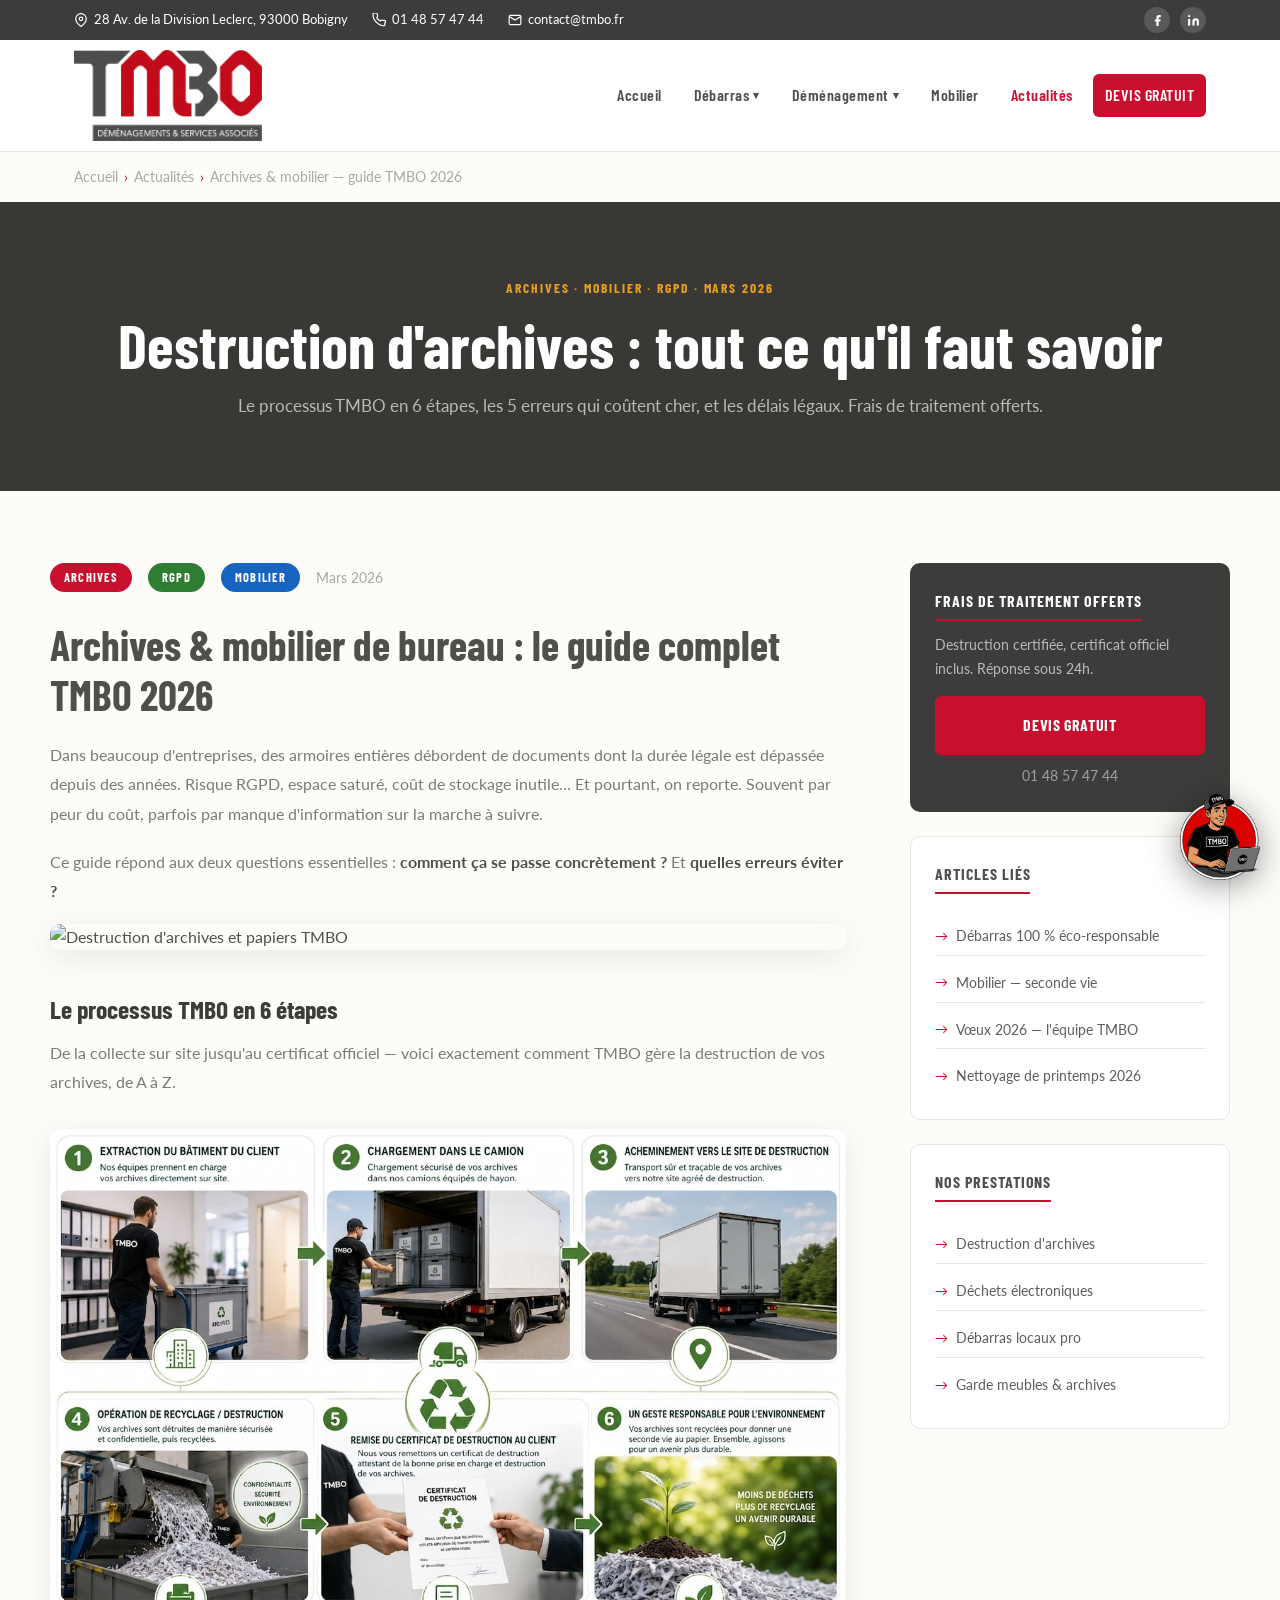
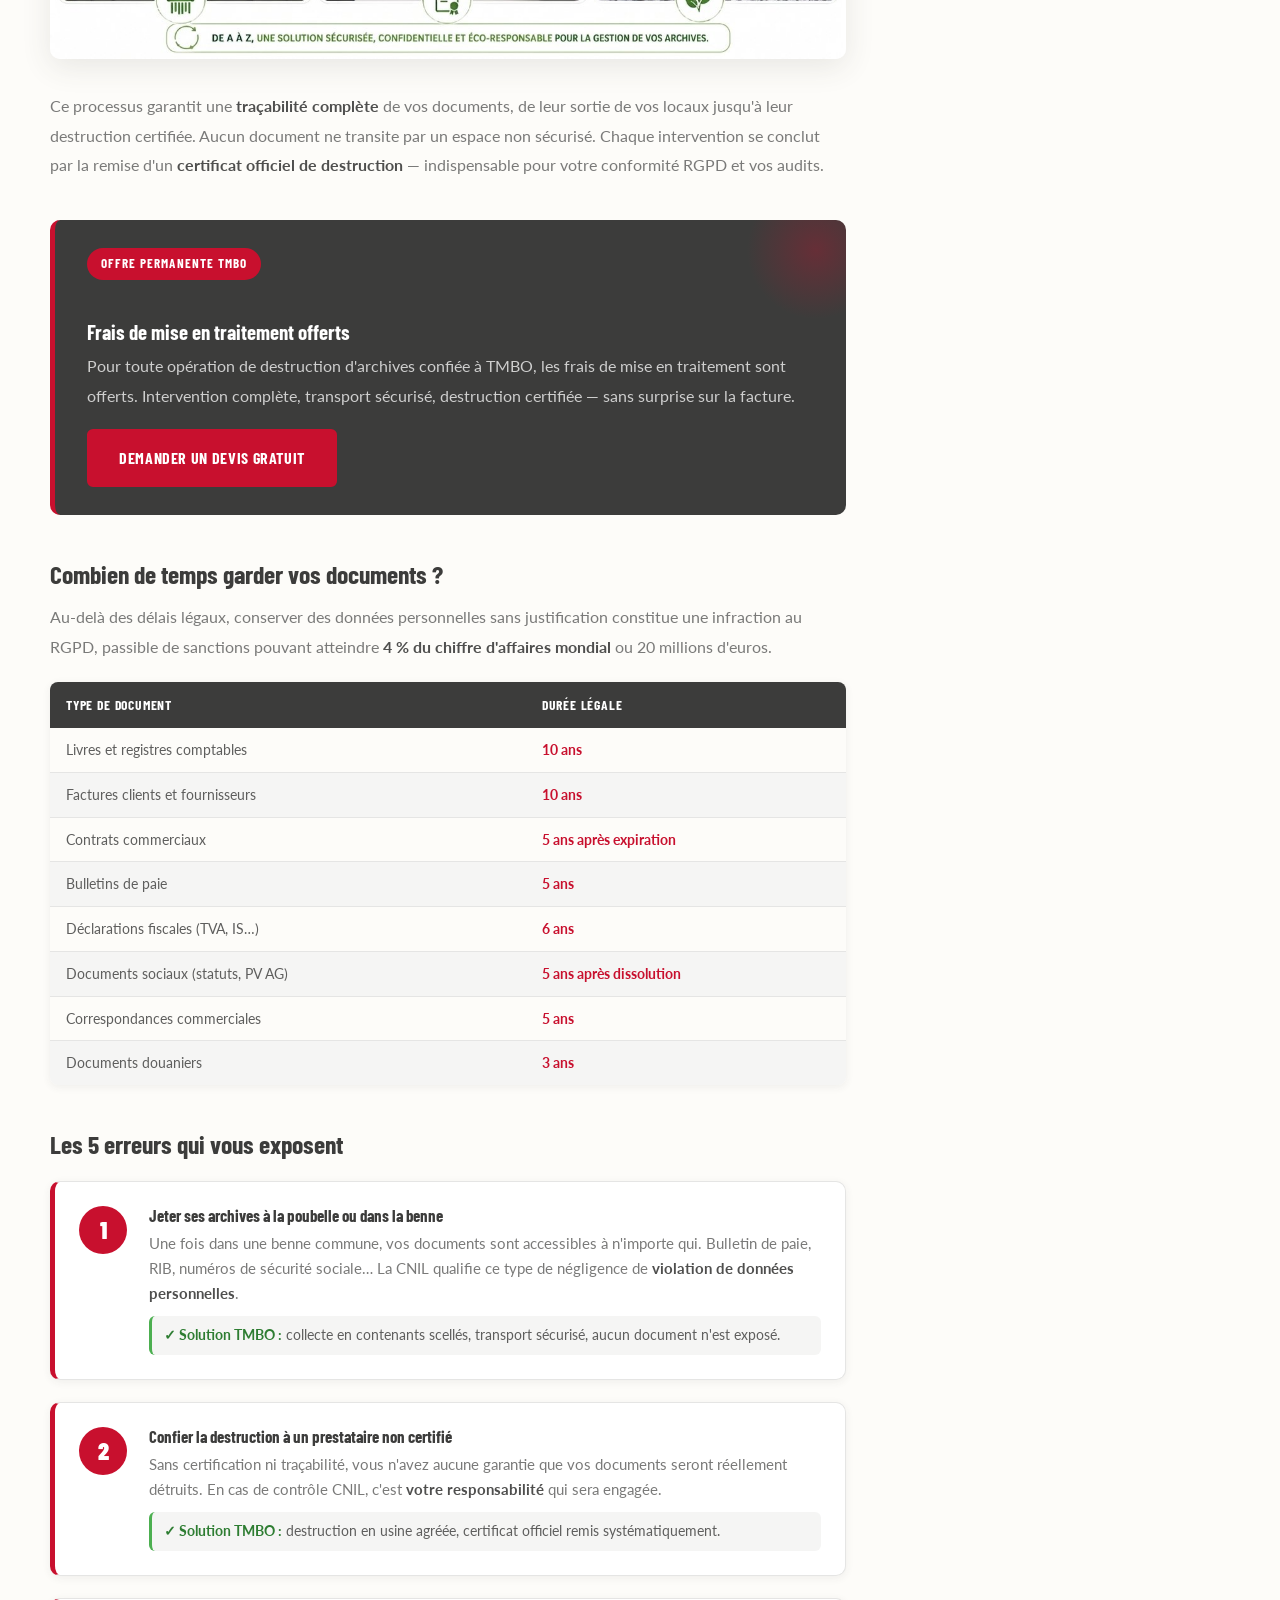
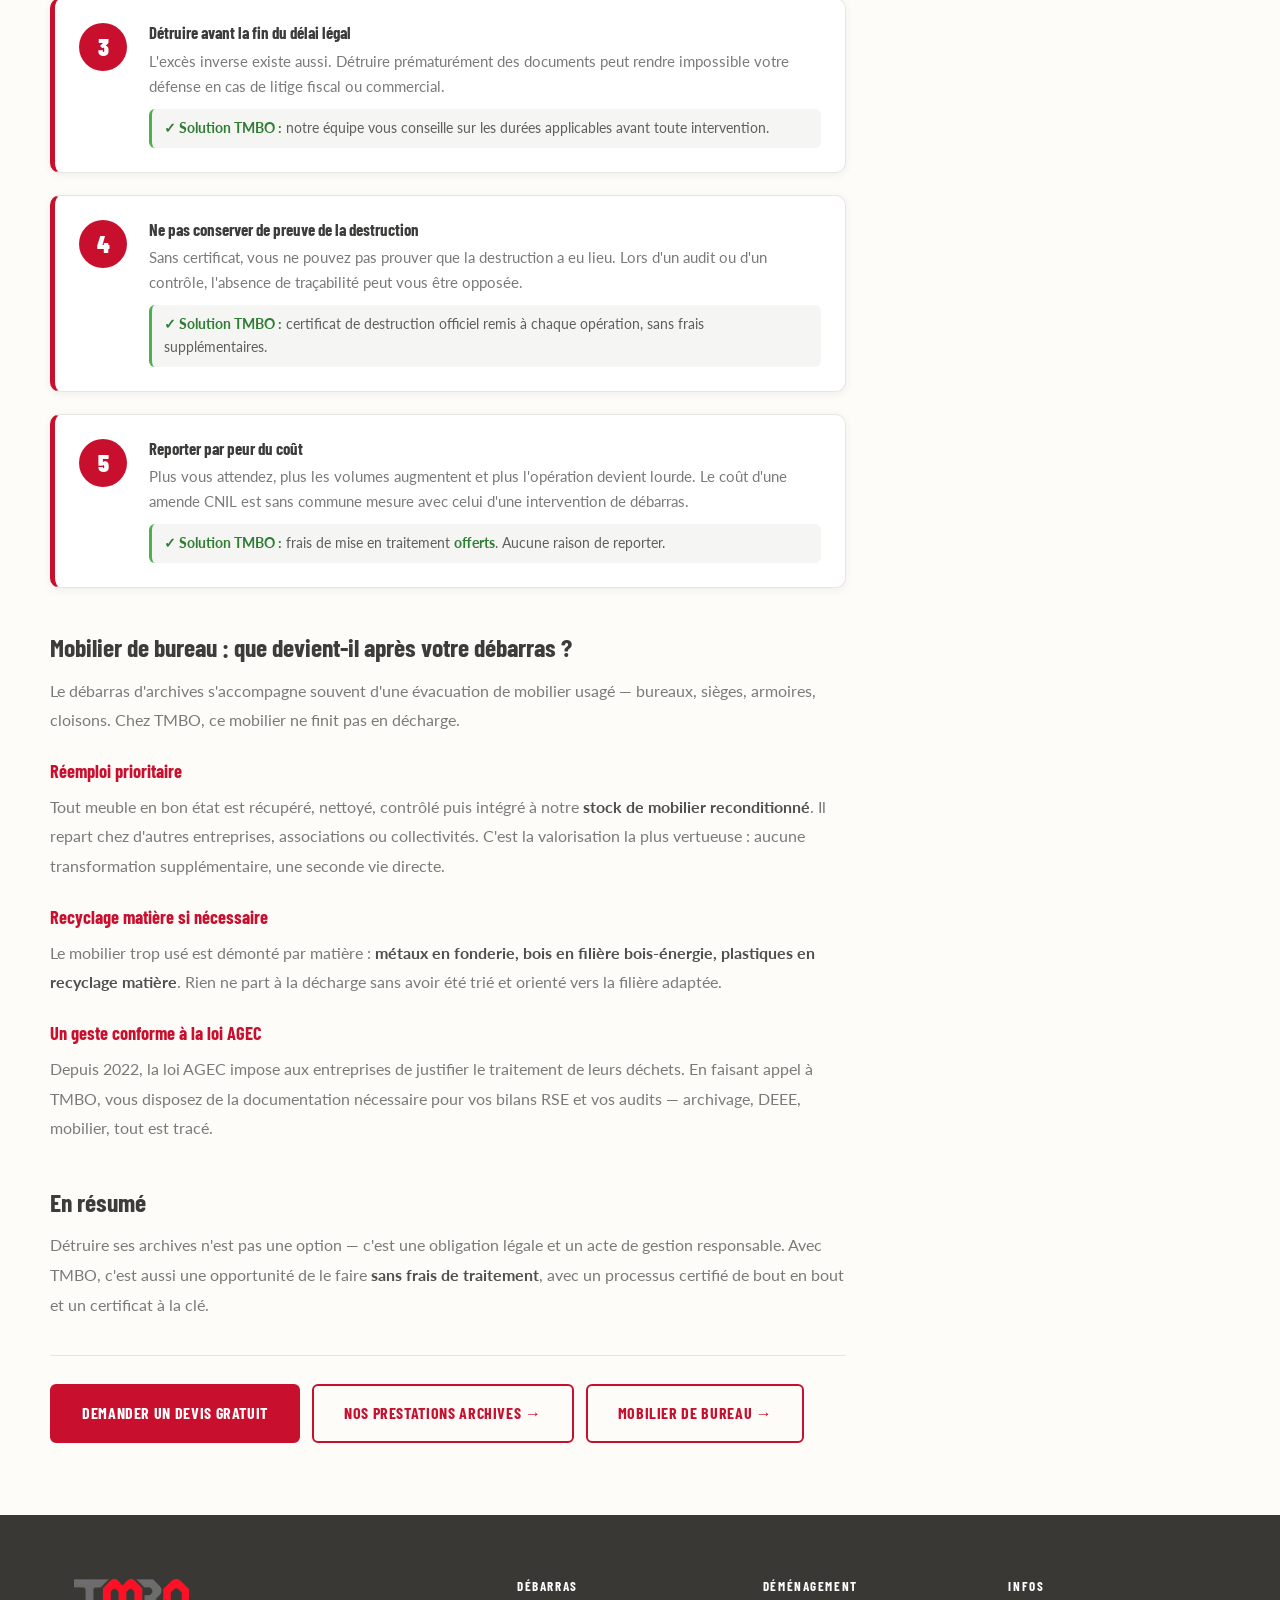
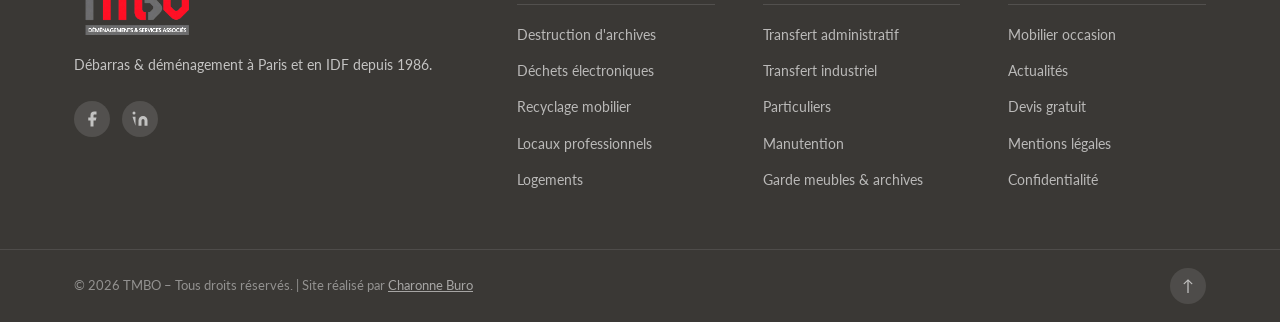
==== actu-1-destruction-archives-frais-offerts.html @ 0132a160 "upload site base mai 2026 1er jet, test local" ====
<!DOCTYPE html>
<html lang="fr">
<head>
  <meta charset="UTF-8" />
  <meta name="viewport" content="width=device-width, initial-scale=1.0" />
  <meta name="description" content="Guide complet TMBO 2026 : destruction d'archives et mobilier — processus certifié, erreurs RGPD, délais légaux, économie circulaire. Frais offerts." />
  <title>Archives & mobilier : le guide complet TMBO 2026 – TMBO</title>
  <link rel="preconnect" href="https://fonts.googleapis.com" />
  <link rel="preconnect" href="https://fonts.gstatic.com" crossorigin />
  <link href="https://fonts.googleapis.com/css2?family=Barlow+Condensed:wght@400;600;700;900&family=Lato:wght@300;400;700&display=swap" rel="stylesheet" />
  <link rel="stylesheet" href="style.css" />
  <style>
    .article-layout { display:grid; grid-template-columns:1fr 320px; gap:64px; align-items:start; padding:72px 0; }
    .article-body h2 { font-size:1.6rem; margin:44px 0 14px; color:var(--grey-900); }
    .article-body h3 { font-size:1.15rem; margin:26px 0 10px; color:var(--red); }
    .article-body p { color:var(--grey-600); margin-bottom:18px; line-height:1.85; }
    .article-body strong { color:var(--grey-800); }
    .article-body ul { margin:0 0 20px 20px; list-style:disc; }
    .article-body ul li { color:var(--grey-600); margin-bottom:8px; line-height:1.7; }
    .article-hero-img { width:100%; border-radius:10px; margin-bottom:36px; box-shadow:var(--shadow-md); display:block; }
    .article-infog { width:100%; border-radius:10px; margin:32px 0; box-shadow:var(--shadow-md); display:block; }
    .article-meta { display:flex; align-items:center; gap:16px; margin-bottom:28px; flex-wrap:wrap; }
    .article-meta .tag { background:var(--red); color:var(--white); font-family:var(--font-title); font-size:.78rem; font-weight:700; letter-spacing:.1em; text-transform:uppercase; padding:4px 14px; border-radius:20px; }
    .article-meta .date { font-size:.88rem; color:var(--grey-400); }
    .article-body h1 { font-size:clamp(1.8rem,4vw,2.6rem); margin-bottom:20px; line-height:1.2; }

    /* Blocs erreur numérotés */
    .erreur-block { display:flex; gap:22px; align-items:flex-start; background:var(--white); border:1px solid var(--grey-200); border-radius:10px; padding:24px; margin:22px 0; box-shadow:var(--shadow-sm); border-left:5px solid var(--red); transition:box-shadow .25s; }
    .erreur-block:hover { box-shadow:var(--shadow-md); }
    .erreur-num { flex-shrink:0; width:48px; height:48px; background:var(--red); color:var(--white); border-radius:50%; display:flex; align-items:center; justify-content:center; font-family:var(--font-title); font-size:1.5rem; font-weight:900; }
    .erreur-content h3 { font-size:1.05rem; color:var(--grey-900); margin:0 0 6px; }
    .erreur-content p { color:var(--grey-600); font-size:.92rem; margin:0; line-height:1.7; }
    .erreur-content .solution { margin-top:10px; padding:8px 12px; background:var(--grey-100); border-radius:var(--radius); font-size:.87rem; color:var(--grey-700); border-left:3px solid #4caf50; }
    .erreur-content .solution strong { color:#2e7d32; }

    /* Offre */
    .offre-box { background:var(--grey-900); border-radius:10px; padding:28px 32px; margin:40px 0; border-left:5px solid var(--red); position:relative; overflow:hidden; }
    .offre-box::before { content:''; position:absolute; right:-40px; top:-40px; width:140px; height:140px; background:radial-gradient(circle,rgba(200,16,46,.3) 0%,transparent 70%); border-radius:50%; }
    .offre-box .offre-tag { display:inline-block; background:var(--red); color:var(--white); font-family:var(--font-title); font-weight:700; font-size:.82rem; letter-spacing:.08em; text-transform:uppercase; padding:5px 14px; border-radius:20px; margin-bottom:14px; }
    .offre-box h3 { color:var(--white); font-size:1.3rem; margin-bottom:8px; }
    .offre-box p { color:rgba(255,255,255,.75); margin-bottom:18px; }

    /* Tableau délais */
    .delais-table { width:100%; border-collapse:collapse; margin:20px 0 28px; border-radius:8px; overflow:hidden; box-shadow:var(--shadow-sm); }
    .delais-table th { background:var(--grey-900); color:var(--white); font-family:var(--font-title); font-size:.85rem; font-weight:700; letter-spacing:.06em; text-transform:uppercase; padding:12px 16px; text-align:left; }
    .delais-table td { padding:10px 16px; font-size:.9rem; color:var(--grey-700); border-bottom:1px solid var(--grey-200); }
    .delais-table tr:nth-child(even) td { background:var(--grey-100); }
    .delais-table tr:last-child td { border-bottom:none; }
    .delais-table td:last-child { color:var(--red); font-weight:700; }

    /* Sidebar */
    .article-sidebar { position:sticky; top:100px; display:flex; flex-direction:column; gap:24px; }
    .sidebar-card { background:var(--white); border:1px solid var(--grey-200); border-radius:10px; padding:24px; }
    .sidebar-card.dark { background:var(--grey-900); border-color:transparent; }
    .sidebar-card h4 { font-size:1rem; margin-bottom:12px; padding-bottom:8px; border-bottom:2px solid var(--red); display:inline-block; }
    .sidebar-card.dark h4 { color:var(--white); }
    .sidebar-card.dark p { color:rgba(255,255,255,.65); font-size:.9rem; margin-bottom:16px; }
    .sidebar-links { display:flex; flex-direction:column; gap:9px; margin-top:12px; }
    .sidebar-links a { font-size:.87rem; color:var(--grey-700); padding:7px 0; border-bottom:1px solid var(--grey-200); transition:color .25s; display:flex; align-items:center; gap:8px; }
    .sidebar-links a:last-child { border-bottom:none; }
    .sidebar-links a:hover { color:var(--red); }
    .sidebar-links a::before { content:'→'; color:var(--red); font-size:.8rem; }
    .breadcrumb { padding:14px 0; font-size:.85rem; color:var(--grey-400); }
    .breadcrumb a { color:var(--grey-400); } .breadcrumb a:hover { color:var(--red); }
    .breadcrumb span { color:var(--red); margin:0 6px; }
    @media(max-width:960px){ .article-layout{grid-template-columns:1fr;} .article-sidebar{position:static;} .erreur-block{flex-direction:column;gap:12px;} }
  </style>
</head>
<body>

  <header class="site-header" id="header">
    <div class="header-top">
      <div class="container header-top-inner">
        <div class="header-top-contact">
          <span><svg width="14" height="14" viewBox="0 0 24 24" fill="none" stroke="currentColor" stroke-width="2"><path d="M21 10c0 7-9 13-9 13s-9-6-9-13a9 9 0 0118 0z"/><circle cx="12" cy="10" r="3"/></svg> 28 Av. de la Division Leclerc, 93000 Bobigny</span>
          <span><svg width="14" height="14" viewBox="0 0 24 24" fill="none" stroke="currentColor" stroke-width="2"><path d="M22 16.92v3a2 2 0 01-2.18 2 19.79 19.79 0 01-8.63-3.07A19.5 19.5 0 013.07 9.81 19.79 19.79 0 012 1.18 2 2 0 013.97 0h3a2 2 0 012 1.72c.127.96.361 1.903.7 2.81a2 2 0 01-.45 2.11L8.09 7.91a16 16 0 006 6l1.27-1.27a2 2 0 012.11-.45c.907.339 1.85.573 2.81.7A2 2 0 0122 16.92z"/></svg> <a href="tel:+33148574744">01 48 57 47 44</a></span>
          <span><svg width="14" height="14" viewBox="0 0 24 24" fill="none" stroke="currentColor" stroke-width="2"><path d="M4 4h16c1.1 0 2 .9 2 2v12c0 1.1-.9 2-2 2H4c-1.1 0-2-.9-2-2V6c0-1.1.9-2 2-2z"/><polyline points="22,6 12,12 2,6"/></svg> <a href="mailto:contact@tmbo.fr">contact@tmbo.fr</a></span>
        </div>
        <div class="header-top-social">
          <a href="https://www.facebook.com/TMBO-203880733445598/" target="_blank" rel="noopener" aria-label="Facebook TMBO"><svg viewBox="0 0 24 24" fill="currentColor"><path d="M18 2h-3a5 5 0 00-5 5v3H7v4h3v8h4v-8h3l1-4h-4V7a1 1 0 011-1h3z"/></svg></a>
          <a href="https://www.linkedin.com/company/tmbo-93/" target="_blank" rel="noopener" aria-label="LinkedIn TMBO"><svg viewBox="0 0 24 24" fill="currentColor"><path d="M16 8a6 6 0 016 6v7h-4v-7a2 2 0 00-2-2 2 2 0 00-2 2v7h-4v-7a6 6 0 016-6zM2 9h4v12H2z"/><circle cx="4" cy="4" r="2"/></svg></a>
        </div>
      </div>
    </div>
    <div class="header-main">
      <div class="container header-main-inner">
        <a href="index.html" class="logo"><img src="logo_tmbo_debarras.png" alt="Logo TMBO"/></a>
        <nav class="nav-desktop">
          <a href="index.html">Accueil</a>
          <div class="nav-dropdown"><a href="debarras.html">Débarras <span class="arrow">▾</span></a><div class="dropdown-menu"><a href="debarras.html#papiers">Destruction d'archives</a><a href="debarras.html#deee">Déchets électroniques</a><a href="debarras.html#mobilier">Recyclage mobilier</a><a href="debarras.html#locaux">Locaux professionnels</a><a href="debarras.html#particuliers">Logements</a></div></div>
          <div class="nav-dropdown"><a href="demenagement.html">Déménagement <span class="arrow">▾</span></a><div class="dropdown-menu"><a href="demenagement.html#admin">Transfert administratif</a><a href="demenagement.html#industriel">Transfert industriel</a><a href="demenagement.html#particuliers">Particuliers</a><a href="demenagement.html#manutention">Manutention</a><a href="demenagement.html#garde">Garde meubles & archives</a></div></div>
          <a href="mobilier.html">Mobilier</a>
          <a href="actualites.html" class="active">Actualités</a>
          <a href="devis.html" class="btn-nav">Devis Gratuit</a>
        </nav>
        <button class="nav-toggle" aria-label="Menu" aria-expanded="false"><span></span><span></span><span></span></button>
      </div>
    </div>
    <nav class="nav-mobile" id="navMobile">
      <a href="index.html">Accueil</a><a href="debarras.html">Débarras</a><a href="demenagement.html">Déménagement</a><a href="mobilier.html">Mobilier</a><a href="actualites.html">Actualités</a>
      <a href="devis.html" class="btn-nav-mobile">Devis Gratuit</a>
    </nav>
  </header>

  <div class="breadcrumb"><div class="container"><a href="index.html">Accueil</a><span>›</span><a href="actualites.html">Actualités</a><span>›</span>Archives &amp; mobilier — guide TMBO 2026</div></div>

  <section class="page-hero"><div class="container">
    <span class="section-label">Archives · Mobilier · RGPD · Mars 2026</span>
    <h1>Destruction d'archives : tout ce qu'il faut savoir</h1>
    <p>Le processus TMBO en 6 étapes, les 5 erreurs qui coûtent cher, et les délais légaux. Frais de traitement offerts.</p>
  </div></section>

  <div class="container article-layout">
    <article class="article-body">
      <div class="article-meta">
        <span class="tag">Archives</span>
        <span class="tag" style="background:#2e7d32;">RGPD</span>
        <span class="tag" style="background:#1565c0;">Mobilier</span>
        <span class="date">Mars 2026</span>
      </div>

      <h1>Archives &amp; mobilier de bureau : le guide complet TMBO 2026</h1>

      <p>Dans beaucoup d'entreprises, des armoires entières débordent de documents dont la durée légale est dépassée depuis des années. Risque RGPD, espace saturé, coût de stockage inutile… Et pourtant, on reporte. Souvent par peur du coût, parfois par manque d'information sur la marche à suivre.</p>
      <p>Ce guide répond aux deux questions essentielles : <strong>comment ça se passe concrètement ?</strong> Et <strong>quelles erreurs éviter ?</strong></p>

      <img class="article-hero-img" src="https://tmbo-debarras.fr/wp-content/uploads/2022/07/destruction-de-papier-et-archives-tmbo-2.png" alt="Destruction d'archives et papiers TMBO" loading="eager" style="margin-bottom:24px;"/>

      <h2>Le processus TMBO en 6 étapes</h2>
      <p>De la collecte sur site jusqu'au certificat officiel — voici exactement comment TMBO gère la destruction de vos archives, de A à Z.</p>

      <img class="article-infog" src="archives-processus.png"
        alt="Processus TMBO destruction archives en 6 étapes : extraction, chargement, transport, destruction, certificat, recyclage"
        loading="eager" />

      <p>Ce processus garantit une <strong>traçabilité complète</strong> de vos documents, de leur sortie de vos locaux jusqu'à leur destruction certifiée. Aucun document ne transite par un espace non sécurisé. Chaque intervention se conclut par la remise d'un <strong>certificat officiel de destruction</strong> — indispensable pour votre conformité RGPD et vos audits.</p>

      <div class="offre-box">
        <div class="offre-tag">Offre permanente TMBO</div>
        <h3>Frais de mise en traitement offerts</h3>
        <p>Pour toute opération de destruction d'archives confiée à TMBO, les frais de mise en traitement sont offerts. Intervention complète, transport sécurisé, destruction certifiée — sans surprise sur la facture.</p>
        <a href="devis.html" class="btn-primary">Demander un devis gratuit</a>
      </div>

      <h2>Combien de temps garder vos documents ?</h2>
      <p>Au-delà des délais légaux, conserver des données personnelles sans justification constitue une infraction au RGPD, passible de sanctions pouvant atteindre <strong>4 % du chiffre d'affaires mondial</strong> ou 20 millions d'euros.</p>

      <table class="delais-table">
        <thead><tr><th>Type de document</th><th>Durée légale</th></tr></thead>
        <tbody>
          <tr><td>Livres et registres comptables</td><td>10 ans</td></tr>
          <tr><td>Factures clients et fournisseurs</td><td>10 ans</td></tr>
          <tr><td>Contrats commerciaux</td><td>5 ans après expiration</td></tr>
          <tr><td>Bulletins de paie</td><td>5 ans</td></tr>
          <tr><td>Déclarations fiscales (TVA, IS…)</td><td>6 ans</td></tr>
          <tr><td>Documents sociaux (statuts, PV AG)</td><td>5 ans après dissolution</td></tr>
          <tr><td>Correspondances commerciales</td><td>5 ans</td></tr>
          <tr><td>Documents douaniers</td><td>3 ans</td></tr>
        </tbody>
      </table>

      <h2>Les 5 erreurs qui vous exposent</h2>

      <div class="erreur-block">
        <div class="erreur-num">1</div>
        <div class="erreur-content">
          <h3>Jeter ses archives à la poubelle ou dans la benne</h3>
          <p>Une fois dans une benne commune, vos documents sont accessibles à n'importe qui. Bulletin de paie, RIB, numéros de sécurité sociale… La CNIL qualifie ce type de négligence de <strong>violation de données personnelles</strong>.</p>
          <div class="solution"><strong>✓ Solution TMBO :</strong> collecte en contenants scellés, transport sécurisé, aucun document n'est exposé.</div>
        </div>
      </div>

      <div class="erreur-block">
        <div class="erreur-num">2</div>
        <div class="erreur-content">
          <h3>Confier la destruction à un prestataire non certifié</h3>
          <p>Sans certification ni traçabilité, vous n'avez aucune garantie que vos documents seront réellement détruits. En cas de contrôle CNIL, c'est <strong>votre responsabilité</strong> qui sera engagée.</p>
          <div class="solution"><strong>✓ Solution TMBO :</strong> destruction en usine agréée, certificat officiel remis systématiquement.</div>
        </div>
      </div>

      <div class="erreur-block">
        <div class="erreur-num">3</div>
        <div class="erreur-content">
          <h3>Détruire avant la fin du délai légal</h3>
          <p>L'excès inverse existe aussi. Détruire prématurément des documents peut rendre impossible votre défense en cas de litige fiscal ou commercial.</p>
          <div class="solution"><strong>✓ Solution TMBO :</strong> notre équipe vous conseille sur les durées applicables avant toute intervention.</div>
        </div>
      </div>

      <div class="erreur-block">
        <div class="erreur-num">4</div>
        <div class="erreur-content">
          <h3>Ne pas conserver de preuve de la destruction</h3>
          <p>Sans certificat, vous ne pouvez pas prouver que la destruction a eu lieu. Lors d'un audit ou d'un contrôle, l'absence de traçabilité peut vous être opposée.</p>
          <div class="solution"><strong>✓ Solution TMBO :</strong> certificat de destruction officiel remis à chaque opération, sans frais supplémentaires.</div>
        </div>
      </div>

      <div class="erreur-block">
        <div class="erreur-num">5</div>
        <div class="erreur-content">
          <h3>Reporter par peur du coût</h3>
          <p>Plus vous attendez, plus les volumes augmentent et plus l'opération devient lourde. Le coût d'une amende CNIL est sans commune mesure avec celui d'une intervention de débarras.</p>
          <div class="solution"><strong>✓ Solution TMBO :</strong> frais de mise en traitement <strong>offerts</strong>. Aucune raison de reporter.</div>
        </div>
      </div>


      <h2>Mobilier de bureau : que devient-il après votre débarras ?</h2>
      <p>Le débarras d'archives s'accompagne souvent d'une évacuation de mobilier usagé — bureaux, sièges, armoires, cloisons. Chez TMBO, ce mobilier ne finit pas en décharge.</p>

      <h3>Réemploi prioritaire</h3>
      <p>Tout meuble en bon état est récupéré, nettoyé, contrôlé puis intégré à notre <strong>stock de mobilier reconditionné</strong>. Il repart chez d'autres entreprises, associations ou collectivités. C'est la valorisation la plus vertueuse : aucune transformation supplémentaire, une seconde vie directe.</p>

      <h3>Recyclage matière si nécessaire</h3>
      <p>Le mobilier trop usé est démonté par matière : <strong>métaux en fonderie, bois en filière bois-énergie, plastiques en recyclage matière</strong>. Rien ne part à la décharge sans avoir été trié et orienté vers la filière adaptée.</p>

      <h3>Un geste conforme à la loi AGEC</h3>
      <p>Depuis 2022, la loi AGEC impose aux entreprises de justifier le traitement de leurs déchets. En faisant appel à TMBO, vous disposez de la documentation nécessaire pour vos bilans RSE et vos audits — archivage, DEEE, mobilier, tout est tracé.</p>

      <h2>En résumé</h2>
      <p>Détruire ses archives n'est pas une option — c'est une obligation légale et un acte de gestion responsable. Avec TMBO, c'est aussi une opportunité de le faire <strong>sans frais de traitement</strong>, avec un processus certifié de bout en bout et un certificat à la clé.</p>

      <div style="margin-top:36px;padding-top:28px;border-top:1px solid var(--grey-200);display:flex;gap:12px;flex-wrap:wrap;">
        <a href="devis.html" class="btn-primary">Demander un devis gratuit</a>
        <a href="debarras.html#papiers" class="btn-outline">Nos prestations archives →</a>
        <a href="mobilier.html" class="btn-outline">Mobilier de bureau →</a>
      </div>
    </article>

    <aside class="article-sidebar">
      <div class="sidebar-card dark">
        <h4>Frais de traitement offerts</h4>
        <p>Destruction certifiée, certificat officiel inclus. Réponse sous 24h.</p>
        <a href="devis.html" class="btn-primary" style="display:block;text-align:center;">Devis gratuit</a>
        <a href="tel:+33148574744" style="display:block;text-align:center;margin-top:10px;color:rgba(255,255,255,.5);font-size:.85rem;">01 48 57 47 44</a>
      </div>
      <div class="sidebar-card">
        <h4>Articles liés</h4>
        <div class="sidebar-links">
          <a href="actu-4-debarras-eco-responsable.html">Débarras 100 % éco-responsable</a>
          <a href="actu-3-mobilier-economie-circulaire.html">Mobilier — seconde vie</a>
          <a href="actu-5-bonne-annee-2026.html">Vœux 2026 — l'équipe TMBO</a>
          <a href="actu-6-nettoyage-printemps-2026.html">Nettoyage de printemps 2026</a>
        </div>
      </div>
      <div class="sidebar-card">
        <h4>Nos prestations</h4>
        <div class="sidebar-links">
          <a href="debarras.html#papiers">Destruction d'archives</a>
          <a href="debarras.html#deee">Déchets électroniques</a>
          <a href="debarras.html#locaux">Débarras locaux pro</a>
          <a href="demenagement.html#garde">Garde meubles & archives</a>
        </div>
      </div>
    </aside>
  </div>

  <footer class="site-footer">
    <div class="container footer-grid">
      <div class="footer-col footer-brand">
        <img src="logo_tmbo_debarras.png" alt="Logo TMBO"/>
        <p>Débarras &amp; déménagement à Paris et en IDF depuis 1986.</p>
        <div class="social-links">
          <a href="https://www.facebook.com/TMBO-203880733445598/" target="_blank" rel="noopener" aria-label="Facebook"><svg width="18" height="18" viewBox="0 0 24 24" fill="currentColor"><path d="M18 2h-3a5 5 0 00-5 5v3H7v4h3v8h4v-8h3l1-4h-4V7a1 1 0 011-1h3z"/></svg></a>
          <a href="https://www.linkedin.com/company/tmbo-93/" target="_blank" rel="noopener" aria-label="LinkedIn"><svg width="18" height="18" viewBox="0 0 24 24" fill="currentColor"><path d="M16 8a6 6 0 016 6v7h-4v-7a2 2 0 00-2-2 2 2 0 00-2 2v7h-4v-7a6 6 0 016-6zM2 9h4v12"/><circle cx="4" cy="4" r="2"/></svg></a>
        </div>
      </div>
      <div class="footer-col"><h4>Débarras</h4><ul>
        <li><a href="debarras.html#papiers">Destruction d'archives</a></li>
        <li><a href="debarras.html#deee">Déchets électroniques</a></li>
        <li><a href="debarras.html#mobilier">Recyclage mobilier</a></li>
        <li><a href="debarras.html#locaux">Locaux professionnels</a></li>
        <li><a href="debarras.html#particuliers">Logements</a></li>
      </ul></div>
      <div class="footer-col"><h4>Déménagement</h4><ul>
        <li><a href="demenagement.html#admin">Transfert administratif</a></li>
        <li><a href="demenagement.html#industriel">Transfert industriel</a></li>
        <li><a href="demenagement.html#particuliers">Particuliers</a></li>
        <li><a href="demenagement.html#manutention">Manutention</a></li>
        <li><a href="demenagement.html#garde">Garde meubles &amp; archives</a></li>
      </ul></div>
      <div class="footer-col"><h4>Infos</h4><ul>
        <li><a href="mobilier.html">Mobilier occasion</a></li>
        <li><a href="actualites.html">Actualités</a></li>
        <li><a href="devis.html">Devis gratuit</a></li>
        <li><a href="mentions-legales.html">Mentions légales</a></li>
        <li><a href="politique-confidentialite.html">Confidentialité</a></li>
      </ul></div>
    </div>
    <div class="footer-bottom"><div class="container">
      <p>© <span id="year"></span> TMBO – Tous droits réservés. | Site réalisé par <a href="https://www.charonneburo.com" target="_blank" rel="noopener" style="color:rgba(255,255,255,.55);text-decoration:underline;">Charonne Buro</a></p>
      <a href="#header" class="back-top" aria-label="Haut de page">↑</a>
    </div></div>
  </footer>

  <script>
    document.getElementById('year').textContent = new Date().getFullYear();
    const toggle = document.querySelector('.nav-toggle');
    const nav = document.getElementById('navMobile');
    if(toggle&&nav){toggle.addEventListener('click',()=>{const o=toggle.getAttribute('aria-expanded')==='true';toggle.setAttribute('aria-expanded',String(!o));nav.classList.toggle('open');toggle.classList.toggle('active');});}
    window.addEventListener('scroll',()=>{const h=document.getElementById('header');if(h)h.classList.toggle('scrolled',window.scrollY>60);});

    // Dropdown nav : délai de fermeture pour éviter disparition trop rapide
    document.querySelectorAll('.nav-dropdown').forEach(function(dd) {
      var timer;
      dd.addEventListener('mouseenter', function() {
        clearTimeout(timer);
        this.querySelector('.dropdown-menu').style.opacity = '1';
        this.querySelector('.dropdown-menu').style.pointerEvents = 'auto';
        this.querySelector('.dropdown-menu').style.transform = 'none';
      });
      dd.addEventListener('mouseleave', function() {
        var menu = this.querySelector('.dropdown-menu');
        timer = setTimeout(function() {
          menu.style.opacity = '';
          menu.style.pointerEvents = '';
          menu.style.transform = '';
        }, 200);
      });
    });
    const obs=new IntersectionObserver(entries=>{entries.forEach(e=>{if(e.isIntersecting){e.target.classList.add('visible');obs.unobserve(e.target);}});},{threshold:.08});
    document.querySelectorAll('.fade-in').forEach(el=>obs.observe(el));
  </script>
  <script src="mascotte.js"></script>
</body>
</html>
---- style.css ----
/* ================================================
   TMBO – Feuille de style principale
   Palette : Gris logo TMBO (#3c3c3b) + Rouge (#c8102e)
   Typo : Barlow Condensed (titres) + Lato (corps)
   ================================================ */

:root {
  --red:       #c8102e;
  --red-dark:  #a00c24;
  --red-light: #fdeaed;
  --amber:     #e8a020;
  --amber-light: #fff6e0;
  --warm-bg:   #fdfcf9;
  --grey-900:  #3c3c3b;   /* gris exact du logo TMBO */
  --grey-800:  #4f4f4e;   /* gris moyen — corps de texte */
  --grey-700:  #5e5e5d;
  --grey-600:  #7a7a79;
  --grey-400:  #a8a8a7;
  --grey-200:  #e5e5e4;
  --grey-100:  #f5f5f4;   /* fond très clair chaud */
  --grey-50:   #fafaf9;   /* quasi blanc */
  --white:     #ffffff;
  --shadow-sm: 0 2px 8px rgba(60,60,59,.07);
  --shadow-md: 0 8px 30px rgba(60,60,59,.11);
  --shadow-lg: 0 20px 60px rgba(60,60,59,.16);
  --radius:    6px;
  --transition: .25s ease;
  --font-title: 'Barlow Condensed', sans-serif;
  --font-body:  'Lato', sans-serif;
  --container: 1180px;
}

/* ===== RESET ===== */
*, *::before, *::after { box-sizing: border-box; margin: 0; padding: 0; }
html { scroll-behavior: smooth; }
body {
  font-family: var(--font-body);
  font-size: 16px;
  line-height: 1.65;
  color: var(--grey-800);
  background: var(--warm-bg);
  -webkit-font-smoothing: antialiased;
}
img { max-width: 100%; display: block; }
a { text-decoration: none; color: inherit; }
ul { list-style: none; }

.container {
  max-width: var(--container);
  margin: 0 auto;
  padding: 0 24px;
}
.section-pad { padding: 90px 0; }
.bg-light { background: #f7f5f0; }

/* ===== FADE-IN ANIMATION ===== */
.fade-in { opacity: 0; transform: translateY(28px); transition: opacity .55s ease, transform .55s ease; }
.fade-in.visible { opacity: 1; transform: none; }

/* ===== TYPOGRAPHY ===== */
h1, h2, h3, h4 { font-family: var(--font-title); font-weight: 700; line-height: 1.15; }
h1 { font-size: clamp(2.4rem, 5vw, 3.8rem); }
h2 { font-size: clamp(1.8rem, 3.5vw, 2.8rem); color: #2e2a26; }
h3 { font-size: 1.3rem; }
h4 { font-size: 1rem; font-weight: 700; letter-spacing: .06em; text-transform: uppercase; }

.section-label {
  display: inline-block;
  font-family: var(--font-title);
  font-size: .85rem;
  font-weight: 700;
  letter-spacing: .14em;
  text-transform: uppercase;
  color: var(--amber);
  margin-bottom: 10px;
}
.section-header { text-align: center; margin-bottom: 56px; }
.section-header h2 { color: #2e2a26; }
.section-header h2 { max-width: 560px; margin: 0 auto; }

/* ===== BUTTONS ===== */
.btn-primary {
  display: inline-flex; align-items: center; gap: 8px;
  background: var(--red); color: var(--white);
  font-family: var(--font-title); font-size: 1rem; font-weight: 700; letter-spacing: .04em; text-transform: uppercase;
  padding: 14px 30px; border-radius: var(--radius);
  transition: background var(--transition), transform var(--transition), box-shadow var(--transition);
  border: 2px solid var(--red);
}
.btn-primary:hover { background: var(--red-dark); border-color: var(--red-dark); transform: translateY(-2px); box-shadow: 0 8px 24px rgba(200,16,46,.35); }

.btn-secondary {
  display: inline-flex; align-items: center; gap: 8px;
  background: transparent; color: var(--white);
  font-family: var(--font-title); font-size: 1rem; font-weight: 700; letter-spacing: .04em; text-transform: uppercase;
  padding: 14px 30px; border-radius: var(--radius);
  border: 2px solid rgba(255,255,255,.5);
  transition: border-color var(--transition), background var(--transition);
}
.btn-secondary:hover { border-color: var(--white); background: rgba(255,255,255,.1); }

.btn-outline {
  display: inline-flex; align-items: center; gap: 8px;
  background: transparent; color: var(--red);
  font-family: var(--font-title); font-size: 1rem; font-weight: 700; letter-spacing: .04em; text-transform: uppercase;
  padding: 13px 30px; border-radius: var(--radius);
  border: 2px solid var(--red);
  transition: background var(--transition), color var(--transition);
}
.btn-outline:hover { background: var(--red); color: var(--white); }

.btn-white {
  display: inline-flex; align-items: center; gap: 8px;
  background: var(--white); color: var(--grey-900);
  font-family: var(--font-title); font-size: 1rem; font-weight: 700; letter-spacing: .04em; text-transform: uppercase;
  padding: 14px 30px; border-radius: var(--radius);
  border: 2px solid var(--white);
  transition: background var(--transition), color var(--transition), transform var(--transition);
}
.btn-white:hover { background: var(--grey-200); transform: translateY(-2px); }

.btn-nav {
  display: inline-block;
  background: var(--red); color: var(--white) !important;
  font-family: var(--font-title); font-size: .9rem; font-weight: 700; letter-spacing: .06em; text-transform: uppercase;
  padding: 9px 22px; border-radius: var(--radius);
  transition: background var(--transition);
}
.btn-nav:hover { background: var(--red-dark); }

.btn-nav-mobile {
  display: block;
  background: var(--red); color: var(--white) !important;
  font-family: var(--font-title); font-weight: 700; text-align: center; text-transform: uppercase;
  padding: 14px 24px; margin: 12px 16px;
  border-radius: var(--radius);
}

/* ===== HEADER ===== */
.site-header {
  position: sticky; top: 0; z-index: 1000;
  background: var(--white);
  transition: box-shadow var(--transition);
}
.site-header.scrolled { box-shadow: var(--shadow-md); }

.header-top {
  background: var(--grey-900);
  color: #ffffff;
  font-size: .8rem;
  padding: 7px 0;
}
.header-top-inner {
  display: flex; align-items: center; gap: 24px;
  flex-wrap: wrap;
}
.header-top-inner .header-top-contact { display: flex; align-items: center; gap: 24px; flex: 1; flex-wrap: wrap; }
.header-top-inner .header-top-social { display: flex; align-items: center; gap: 10px; margin-left: auto; }
.header-top-inner .header-top-social a {
  display: flex; align-items: center; justify-content: center;
  width: 26px; height: 26px; border-radius: 50%;
  background: rgba(255,255,255,.15);
  color: #ffffff;
  transition: background var(--transition), color var(--transition);
}
.header-top-inner .header-top-social a:hover { background: var(--red); color: var(--white); }
.header-top-inner .header-top-social svg { width: 13px; height: 13px; }
.header-top-inner span { display: flex; align-items: center; gap: 6px; color: #ffffff; }
.header-top-inner a { color: #ffffff; transition: color var(--transition); }
.header-top-inner a:hover { color: rgba(255,255,255,.75); }

.header-main { border-bottom: 1px solid var(--grey-200); background: var(--white); }
.header-main-inner {
  display: flex; align-items: center; justify-content: space-between; gap: 24px;
  padding-top: 10px; padding-bottom: 10px;
}
.logo img { height: 91px; width: auto; object-fit: contain; }

.nav-desktop {
  display: flex; align-items: center; gap: 8px;
}
.nav-desktop > a {
  font-family: var(--font-title); font-weight: 600; font-size: 1rem; letter-spacing: .03em;
  color: var(--grey-800); padding: 8px 12px; border-radius: var(--radius);
  transition: color var(--transition), background var(--transition);
}
.nav-desktop > a:hover, .nav-desktop > a.active { color: var(--red); }

.nav-dropdown { position: relative; }
.nav-dropdown > a {
  font-family: var(--font-title); font-weight: 600; font-size: 1rem; letter-spacing: .03em;
  color: var(--grey-800); padding: 8px 12px; border-radius: var(--radius);
  cursor: pointer; display: flex; align-items: center; gap: 4px;
  transition: color var(--transition);
}
.nav-dropdown > a:hover { color: var(--red); }
.arrow { font-size: .7rem; }
.dropdown-menu {
  position: absolute; top: calc(100% + 8px); left: 0;
  background: var(--white); border-radius: var(--radius);
  box-shadow: var(--shadow-lg);
  min-width: 240px; padding: 8px 0;
  opacity: 0; pointer-events: none; transform: translateY(8px);
  transition: opacity var(--transition), transform var(--transition);
  border-top: 3px solid var(--red);
}
.nav-dropdown:hover .dropdown-menu { opacity: 1; pointer-events: auto; transform: none; }
.dropdown-menu a {
  display: block; padding: 10px 20px;
  font-size: .92rem; color: var(--grey-800);
  transition: background var(--transition), color var(--transition);
}
.dropdown-menu a:hover { background: var(--grey-100); color: var(--red); }

.nav-toggle {
  display: none; flex-direction: column; gap: 5px; padding: 8px;
  background: none; border: none; cursor: pointer; border-radius: var(--radius);
}
.nav-toggle span {
  display: block; width: 24px; height: 2px; background: var(--grey-900);
  transition: transform .3s ease, opacity .3s ease;
}
.nav-toggle.active span:nth-child(1) { transform: translateY(7px) rotate(45deg); }
.nav-toggle.active span:nth-child(2) { opacity: 0; }
.nav-toggle.active span:nth-child(3) { transform: translateY(-7px) rotate(-45deg); }

.nav-mobile {
  display: none; flex-direction: column; background: var(--white);
  border-top: 1px solid var(--grey-200); padding: 8px 0 16px;
  box-shadow: var(--shadow-md);
}
.nav-mobile.open { display: flex; }
.nav-mobile a:not(.btn-nav-mobile) {
  padding: 13px 24px; font-family: var(--font-title); font-weight: 600; font-size: 1.05rem;
  color: var(--grey-800); border-bottom: 1px solid var(--grey-200);
}
.nav-mobile a:not(.btn-nav-mobile):hover { color: var(--red); background: var(--grey-100); }

/* ===== HERO ===== */
.hero {
  position: relative; overflow: hidden;
  background: var(--grey-900);
  min-height: 540px;
  display: flex; align-items: center;
}
.hero-bg {
  position: absolute; inset: 0;
  background:
    linear-gradient(135deg, rgba(200,16,46,.18) 0%, transparent 50%),
    linear-gradient(225deg, rgba(232,160,32,.12) 0%, transparent 50%),
    repeating-linear-gradient(45deg, rgba(255,255,255,.018) 0px, rgba(255,255,255,.018) 1px, transparent 1px, transparent 40px);
}
.hero-bg::after {
  content: '';
  position: absolute; right: -60px; top: -60px;
  width: 420px; height: 420px;
  background: radial-gradient(circle, rgba(200,16,46,.18) 0%, transparent 70%);
  border-radius: 50%;
}
.hero-inner {
  position: relative; z-index: 1;
  display: flex; align-items: flex-end; justify-content: space-between;
  gap: 48px; padding-top: 80px; padding-bottom: 80px;
  flex-wrap: wrap;
}
.hero-text { flex: 1 1 480px; }
.hero-label {
  display: inline-block;
  font-family: var(--font-title); font-size: .85rem; font-weight: 700;
  letter-spacing: .16em; text-transform: uppercase;
  color: var(--amber); margin-bottom: 18px;
  border-left: 3px solid var(--amber); padding-left: 12px;
}
.hero-text h1 { color: var(--white); margin-bottom: 20px; }
.hero-text h1 em { color: var(--red); font-style: normal; }
.hero-text p { color: rgba(255,255,255,.72); font-size: 1.05rem; max-width: 520px; margin-bottom: 36px; }
.hero-actions { display: flex; gap: 14px; flex-wrap: wrap; }

.hero-badges {
  display: flex; flex-direction: column; gap: 16px;
  flex-shrink: 0;
}
.badge {
  background: rgba(232,160,32,.15); border: 1px solid rgba(232,160,32,.3);
  border-radius: var(--radius); padding: 18px 28px; text-align: center;
  backdrop-filter: blur(6px);
}
.badge strong { display: block; font-family: var(--font-title); font-size: 1.8rem; color: var(--white); line-height: 1; }
.badge span { font-size: .8rem; color: rgba(255,255,255,.55); letter-spacing: .08em; text-transform: uppercase; }

.hero-scroll {
  position: absolute; bottom: 28px; left: 50%;
  transform: translateX(-50%);
}
.hero-scroll span {
  display: block; width: 20px; height: 32px;
  border: 2px solid rgba(255,255,255,.3); border-radius: 12px;
  position: relative;
}
.hero-scroll span::after {
  content: '';
  position: absolute; top: 5px; left: 50%; transform: translateX(-50%);
  width: 4px; height: 8px; background: rgba(255,255,255,.5); border-radius: 2px;
  animation: scrollDot 1.8s ease infinite;
}
@keyframes scrollDot { 0%,100% { top: 5px; opacity: 1; } 80% { top: 15px; opacity: 0; } }

/* ===== CLIENTS BAR ===== */
.clients-bar {
  background: #fffdf7;
  border-bottom: 1px solid #ede8d8;
  padding: 28px 0;
  overflow: hidden;
}
.clients-bar .container { display: flex; align-items: center; gap: 32px; }
.clients-label {
  font-family: var(--font-title); font-size: .78rem; font-weight: 700;
  letter-spacing: .12em; text-transform: uppercase;
  color: var(--grey-400); white-space: nowrap; flex-shrink: 0;
}
.clients-track-wrapper { overflow: hidden; flex: 1; }
.clients-track {
  display: flex; gap: 48px; align-items: center;
  animation: marquee 28s linear infinite;
  width: max-content;
}
.clients-track span {
  font-family: var(--font-title); font-size: 1rem; font-weight: 700;
  color: #7a6a4a; white-space: nowrap; letter-spacing: .04em; text-transform: uppercase;
  opacity: .6; transition: opacity var(--transition);
}
.clients-track span:hover { opacity: 1; }
@keyframes marquee { from { transform: translateX(0); } to { transform: translateX(-50%); } }

/* ===== ABOUT ===== */
.about { background: #fff; }
.about-grid {
  display: grid; grid-template-columns: 1fr 1fr; gap: 72px; align-items: center;
}
.about-img-wrap { position: relative; }
.about-img-wrap img {
  border-radius: 8px; box-shadow: var(--shadow-lg);
  object-fit: cover; width: 100%; aspect-ratio: 4/3;
}
.about-stamp {
  position: absolute; bottom: -24px; right: -24px;
  background: var(--amber); color: var(--white);
  border-radius: 50%; width: 120px; height: 120px;
  display: flex; flex-direction: column; align-items: center; justify-content: center;
  text-align: center; box-shadow: var(--shadow-md);
}
.about-stamp strong { font-family: var(--font-title); font-size: 1.4rem; line-height: 1; }
.about-stamp span { font-size: .72rem; letter-spacing: .08em; text-transform: uppercase; opacity: .85; }

.about-content { padding-left: 16px; }
.about-content h2 { color: #2e2a26; }
.about-content h2 { margin-bottom: 20px; }
.about-content p { color: var(--grey-600); margin-bottom: 16px; }
.about-content p strong { color: var(--grey-800); }

.check-list { margin: 24px 0 32px; display: flex; flex-direction: column; gap: 10px; }
.check-list li {
  display: flex; align-items: flex-start; gap: 10px;
  font-size: .95rem; color: var(--grey-700);
}
.check-list li::before {
  content: '✓'; font-weight: 700; color: var(--amber);
  flex-shrink: 0; margin-top: 2px;
}

/* ===== SERVICES ===== */
.services-grid {
  display: grid;
  grid-template-columns: repeat(auto-fit, minmax(300px, 1fr));
  gap: 24px;
}
.service-card {
  background: var(--white); border-radius: 8px;
  border: 1px solid var(--grey-200);
  border-top: 3px solid var(--amber);
  padding: 34px 28px 36px; cursor: pointer;
  transition: border-color var(--transition), box-shadow var(--transition), transform var(--transition);
  display: flex; flex-direction: column; gap: 12px;
}
.service-card:hover {
  border-color: var(--amber); box-shadow: var(--shadow-md);
  transform: translateY(-4px);
}
.service-icon {
  width: 52px; height: 52px;
  background: var(--amber-light); border-radius: 8px;
  display: flex; align-items: center; justify-content: center;
  color: var(--amber);
  transition: background var(--transition);
}
.service-card:hover .service-icon { background: var(--amber); color: var(--white); }
.service-icon svg { width: 26px; height: 26px; }
.service-card h3 { font-size: 1.15rem; color: var(--grey-900); }
.service-card p { font-size: .92rem; color: var(--grey-600); flex: 1; }
.service-link { font-family: var(--font-title); font-size: .9rem; font-weight: 700; color: var(--red); letter-spacing: .04em; text-transform: uppercase; }

/* ===== STATS ===== */
.stats-band { background: linear-gradient(135deg, #3a3835 0%, #2e2a28 100%); padding: 56px 0; }
.stats-grid {
  display: flex; align-items: center; justify-content: center;
  gap: 0; flex-wrap: wrap;
}
.stat { text-align: center; padding: 20px 52px; }
.stat-num {
  display: block; font-family: var(--font-title); font-size: 2.6rem; font-weight: 900;
  color: var(--amber); line-height: 1;
}
.stat span { display: block; font-size: .82rem; color: rgba(255,255,255,.55); letter-spacing: .1em; text-transform: uppercase; margin-top: 6px; }
.stat-sep { width: 1px; height: 64px; background: rgba(255,255,255,.12); }

/* ===== TESTIMONIALS ===== */
.testi-grid {
  display: grid; grid-template-columns: repeat(auto-fit, minmax(280px, 1fr));
  gap: 24px;
}
.testi-card {
  background: var(--grey-100); border-radius: 8px;
  padding: 30px 26px; display: flex; flex-direction: column; gap: 12px;
  border: 1px solid var(--grey-200);
  transition: box-shadow var(--transition), transform var(--transition);
}
.testi-card:hover { box-shadow: var(--shadow-md); transform: translateY(-3px); }
.testi-card.featured {
  background: #3a3028; border-color: var(--amber);
  border-top: 3px solid var(--amber);
}
.testi-card.featured p { color: rgba(255,240,210,.85); }
.testi-card.featured strong { color: var(--white); }
.stars { color: var(--amber); font-size: 1rem; letter-spacing: 2px; }
.testi-card p { font-size: .92rem; color: var(--grey-600); font-style: italic; flex: 1; }
.testi-card strong { font-size: .88rem; color: var(--grey-800); }
.testi-cta { text-align: center; margin-top: 40px; }

/* ===== CTA BAND ===== */
.cta-band { background: linear-gradient(135deg, #c8102e 0%, #b8280e 60%, #9a1a08 100%); padding: 60px 0; }
.cta-inner {
  display: flex; align-items: center; justify-content: space-between;
  gap: 36px; flex-wrap: wrap;
}
.cta-inner h2 { color: var(--white); }
.cta-inner p { color: rgba(255,255,255,.85); margin-top: 6px; }
.cta-actions { display: flex; gap: 14px; flex-wrap: wrap; }

/* ===== MAP ===== */
.map-section { padding: 80px 0; background: #fffdf7; }
.map-grid { display: grid; grid-template-columns: 1fr 1.5fr; gap: 56px; align-items: start; }
.map-info h2 { margin-bottom: 18px; }
.map-info p { color: var(--grey-600); margin-bottom: 24px; line-height: 1.8; }
.contact-list { display: flex; flex-direction: column; gap: 10px; margin-bottom: 28px; }
.contact-list li { display: flex; align-items: center; gap: 10px; font-size: .95rem; }
.contact-list a { color: var(--red); font-weight: 700; }
.contact-list a:hover { text-decoration: underline; }
.hours h3 { font-size: 1rem; margin-bottom: 8px; }
.hours p { color: var(--grey-600); font-size: .92rem; margin-bottom: 4px; }

.map-embed { border-radius: 8px; overflow: hidden; box-shadow: var(--shadow-md); }
.map-embed iframe { width: 100%; height: 400px; border: none; display: block; }

/* ===== FOOTER ===== */
.site-footer { background: #3a3835; color: rgba(255,255,255,.75); padding-top: 64px; }
.footer-grid {
  display: grid; grid-template-columns: 2fr 1fr 1fr 1fr;
  gap: 48px; padding-bottom: 56px;
}
.footer-brand img { height: 56px; width: auto; filter: brightness(1.4); margin-bottom: 18px; }
.footer-brand p { font-size: .9rem; line-height: 1.7; margin-bottom: 24px; color: rgba(255,255,255,.7); }
.social-links { display: flex; gap: 12px; }
.social-links a {
  width: 36px; height: 36px; border-radius: 50%;
  background: rgba(255,255,255,.12); display: flex; align-items: center; justify-content: center;
  color: rgba(255,255,255,.75);
  transition: background var(--transition), color var(--transition);
}
.social-links a:hover { background: var(--red); color: var(--white); }

.footer-col h4 {
  font-family: var(--font-title); font-size: .82rem; font-weight: 700;
  letter-spacing: .12em; text-transform: uppercase; color: var(--white);
  margin-bottom: 16px; padding-bottom: 10px;
  border-bottom: 1px solid rgba(255,255,255,.12);
}
.footer-col ul { display: flex; flex-direction: column; gap: 10px; }
.footer-col a { font-size: .88rem; color: rgba(255,255,255,.65); transition: color var(--transition); }
.footer-col a:hover { color: var(--red); }

.footer-bottom {
  border-top: 1px solid rgba(255,255,255,.1);
  padding: 18px 0;
}
.footer-bottom .container {
  display: flex; align-items: center; justify-content: space-between;
}
.footer-bottom p { font-size: .8rem; color: rgba(255,255,255,.45); }
.back-top {
  width: 36px; height: 36px; border-radius: 50%;
  background: rgba(255,255,255,.1); display: flex; align-items: center; justify-content: center;
  color: rgba(255,255,255,.65); font-size: 1rem;
  transition: background var(--transition), color var(--transition);
}
.back-top:hover { background: var(--red); color: var(--white); }

/* ===== DEVIS PAGE ===== */
.page-hero {
  background: #3a3835;
  padding: 72px 0;
  text-align: center;
}
.page-hero h1 { color: var(--white); margin-bottom: 12px; }
.page-hero p { color: rgba(255,255,255,.65); font-size: 1.05rem; }

.devis-section { padding: 72px 0; }
.devis-grid { display: grid; grid-template-columns: 1.6fr 1fr; gap: 64px; align-items: start; }

.form-card {
  background: var(--white); border-radius: 10px;
  box-shadow: var(--shadow-md); padding: 48px;
  border-top: 4px solid var(--red);
}
.form-card h2 { margin-bottom: 8px; }
.form-card .sub { color: var(--grey-400); font-size: .92rem; margin-bottom: 32px; }

.form-group { margin-bottom: 22px; }
.form-row { display: grid; grid-template-columns: 1fr 1fr; gap: 18px; }
.form-group label {
  display: block; font-size: .88rem; font-weight: 700;
  color: var(--grey-800); margin-bottom: 6px;
}
.form-group label .req { color: var(--red); }
.form-group input,
.form-group select,
.form-group textarea {
  width: 100%; padding: 12px 16px;
  border: 1.5px solid var(--grey-200); border-radius: var(--radius);
  font-family: var(--font-body); font-size: .95rem; color: var(--grey-800);
  background: var(--white);
  transition: border-color var(--transition), box-shadow var(--transition);
  outline: none;
}
.form-group input:focus,
.form-group select:focus,
.form-group textarea:focus {
  border-color: var(--red); box-shadow: 0 0 0 3px rgba(200,16,46,.1);
}
.form-group textarea { resize: vertical; min-height: 120px; }

/* Honeypot */
.honeypot { position: absolute; left: -9999px; opacity: 0; pointer-events: none; tab-index: -1; }

.form-note { font-size: .82rem; color: var(--grey-400); margin-top: 10px; }
.form-submit { width: 100%; margin-top: 8px; font-size: 1.05rem; padding: 16px; cursor: pointer; }

.form-success {
  display: none; background: #e8f5e9; border: 1.5px solid #66bb6a;
  border-radius: var(--radius); padding: 18px 22px;
  color: #2e7d32; font-weight: 700; margin-top: 18px;
}
.form-error {
  display: none; background: var(--red-light); border: 1.5px solid var(--red);
  border-radius: var(--radius); padding: 14px 18px;
  color: var(--red-dark); font-size: .88rem; margin-top: 10px;
}

.devis-aside h3 { margin-bottom: 16px; }
.aside-card {
  background: var(--grey-100); border-radius: 8px;
  padding: 28px; margin-bottom: 20px;
  border-left: 4px solid var(--red);
}
.aside-card h4 { margin-bottom: 10px; font-size: .85rem; }
.aside-card p { font-size: .9rem; color: var(--grey-600); }
.aside-card a { color: var(--red); font-weight: 700; }

/* ===== RESPONSIVE ===== */
@media (max-width: 900px) {
  .nav-desktop { display: none; }
  .nav-toggle { display: flex; }

  .hero-inner { padding-top: 60px; padding-bottom: 60px; }
  .hero-badges { flex-direction: row; }

  .about-grid { grid-template-columns: 1fr; gap: 48px; }
  .about-stamp { right: 16px; }

  .footer-grid { grid-template-columns: 1fr 1fr; gap: 36px; }
  .footer-brand { grid-column: 1 / -1; }

  .devis-grid { grid-template-columns: 1fr; }
  .map-grid { grid-template-columns: 1fr; }
  .stats-grid { gap: 0; }
  .stat { padding: 20px 28px; }
  .stat-sep { height: 1px; width: 64px; }
}

@media (max-width: 600px) {
  .section-pad { padding: 60px 0; }
  .hero-badges { display: none; }
  .form-row { grid-template-columns: 1fr; }
  .footer-grid { grid-template-columns: 1fr; }
  .cta-inner { text-align: center; justify-content: center; }
  .header-top { display: none; }
  .stats-grid { flex-direction: column; }
  .stat-sep { width: 64px; height: 1px; }
  .clients-bar .container { flex-direction: column; gap: 12px; }
  .form-card { padding: 28px 20px; }
}
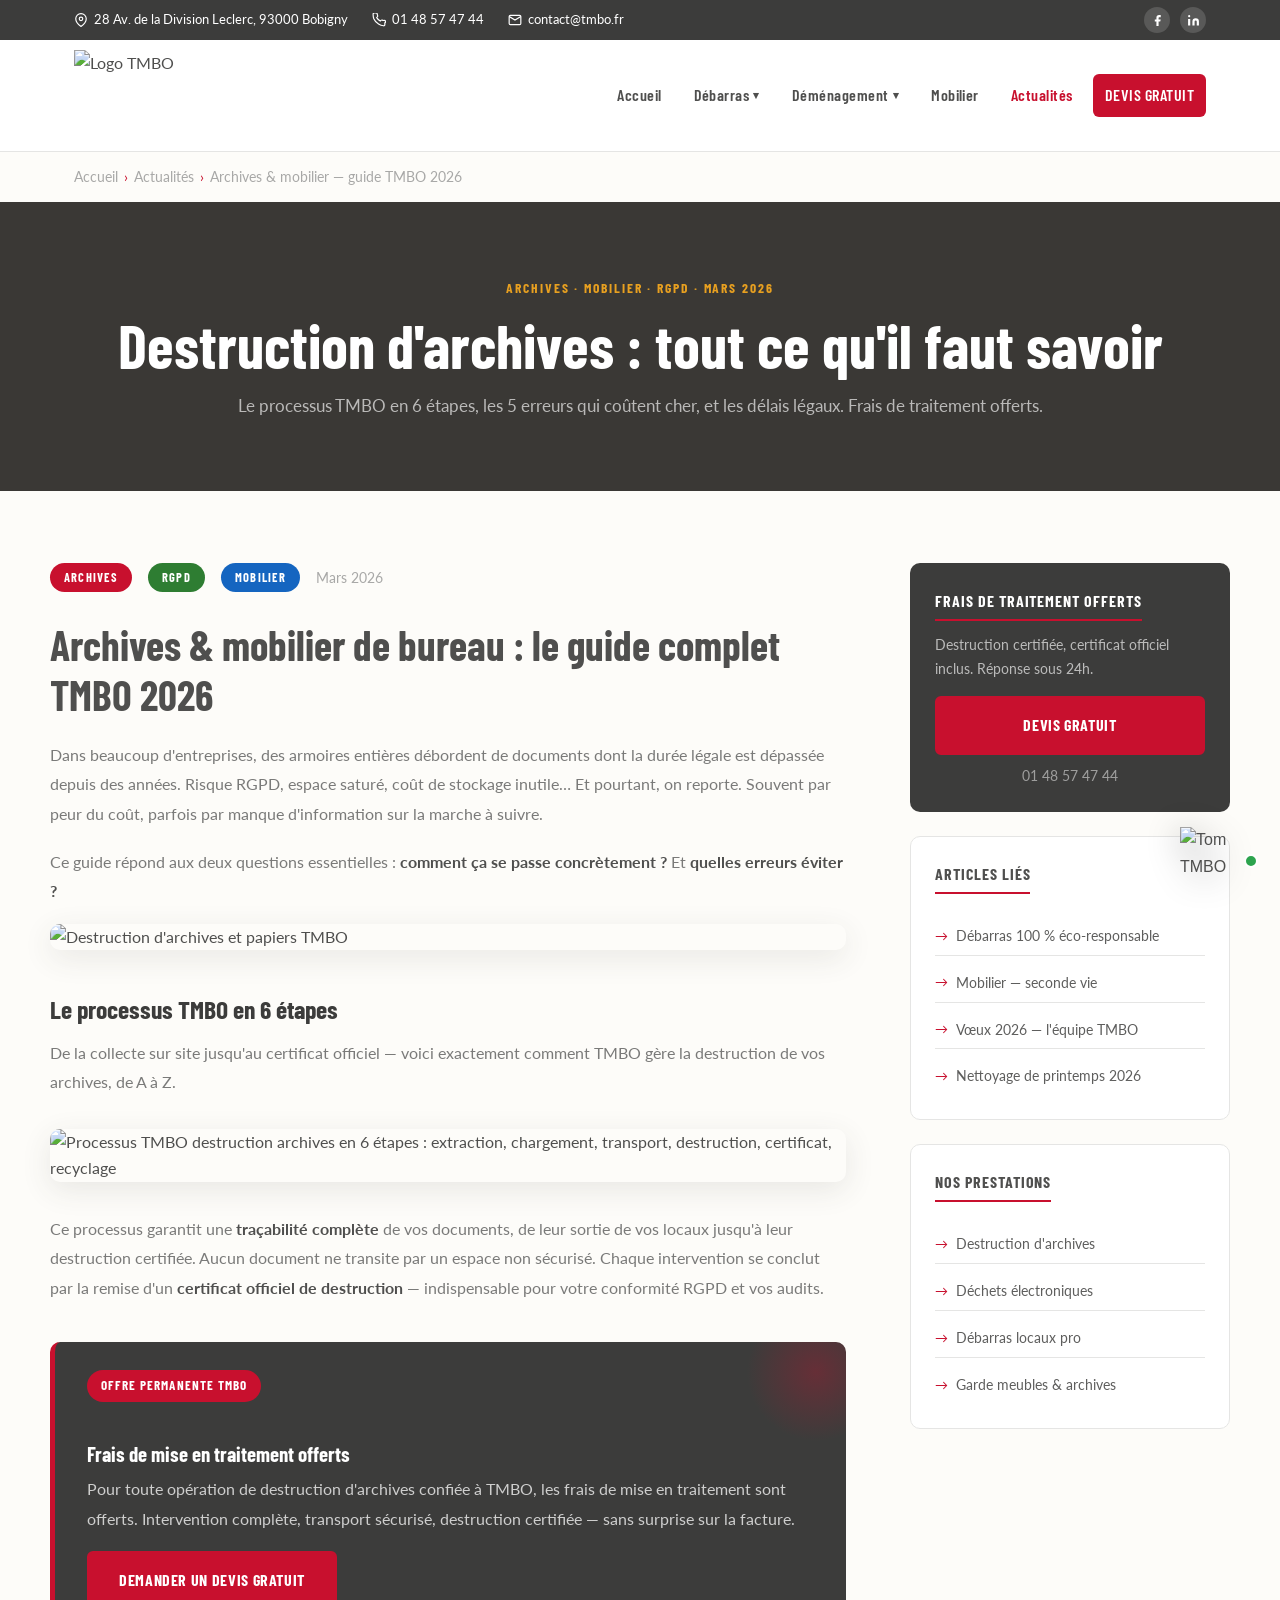
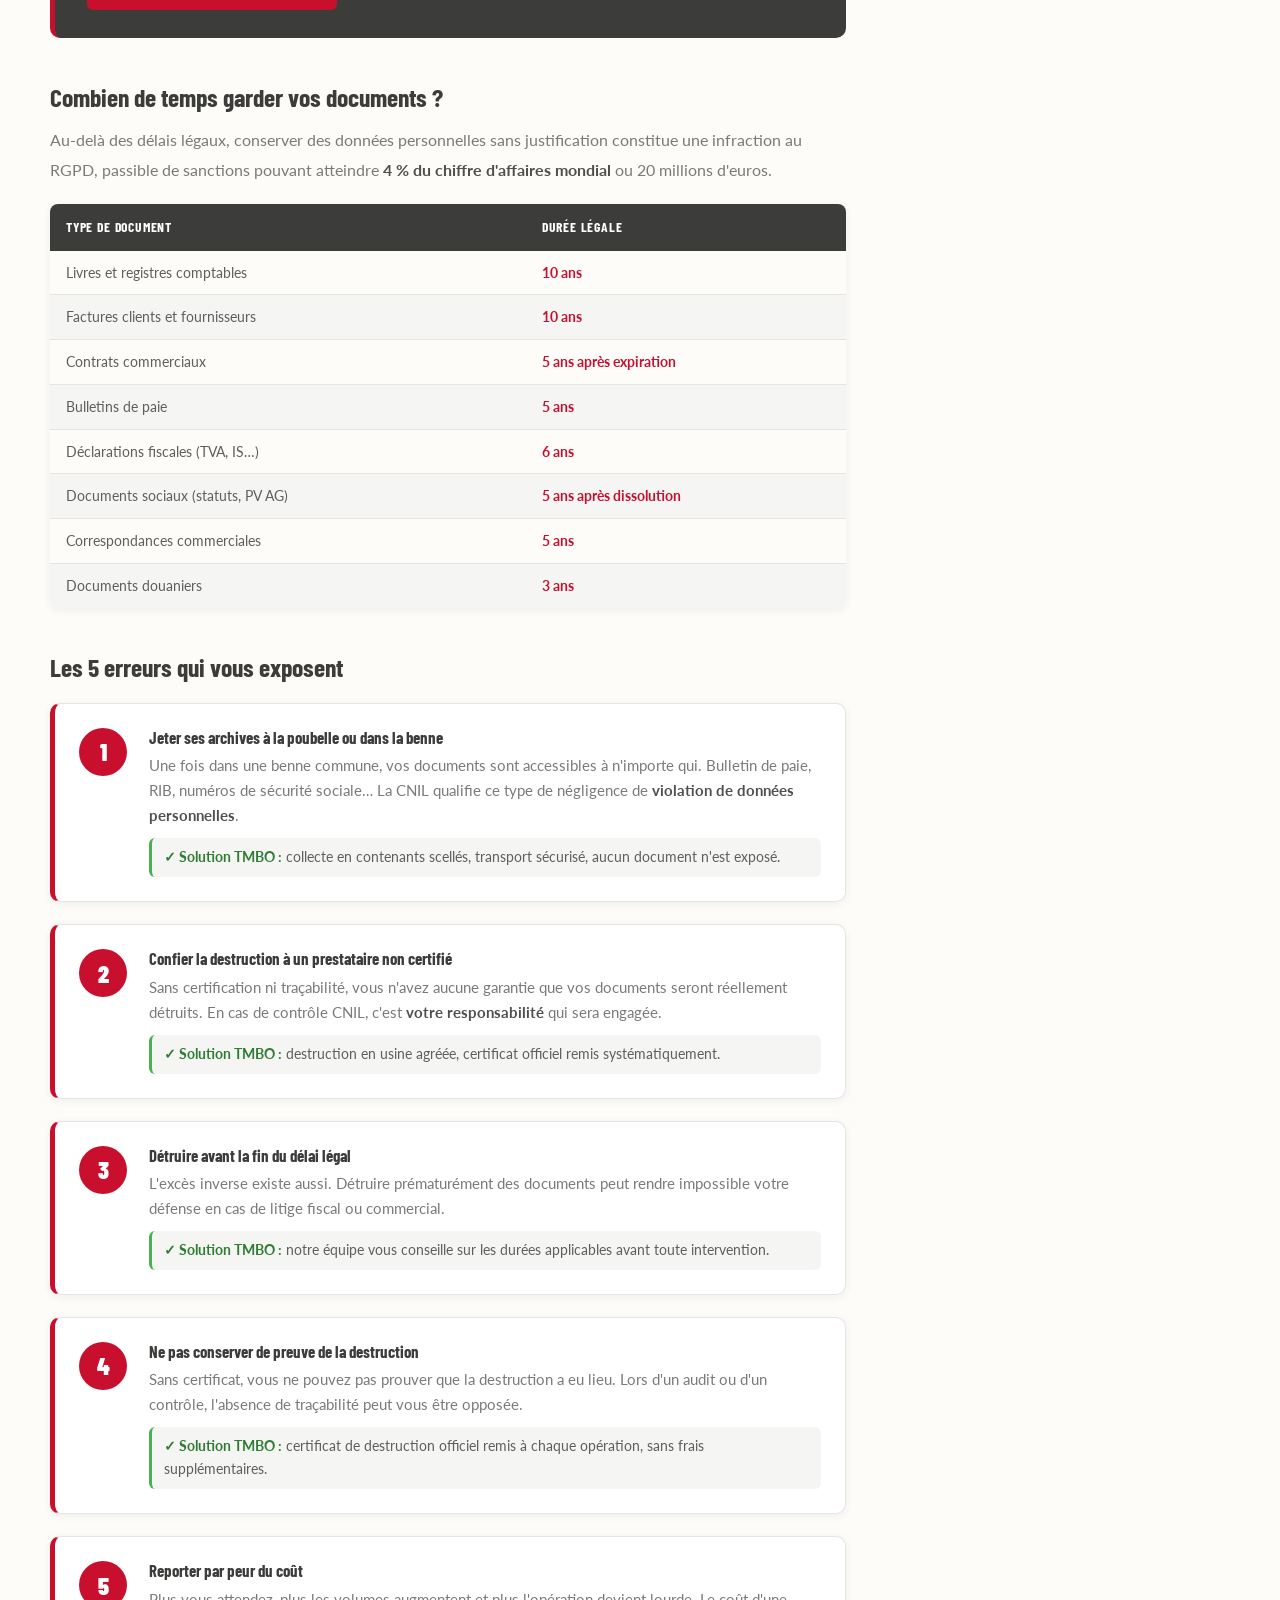
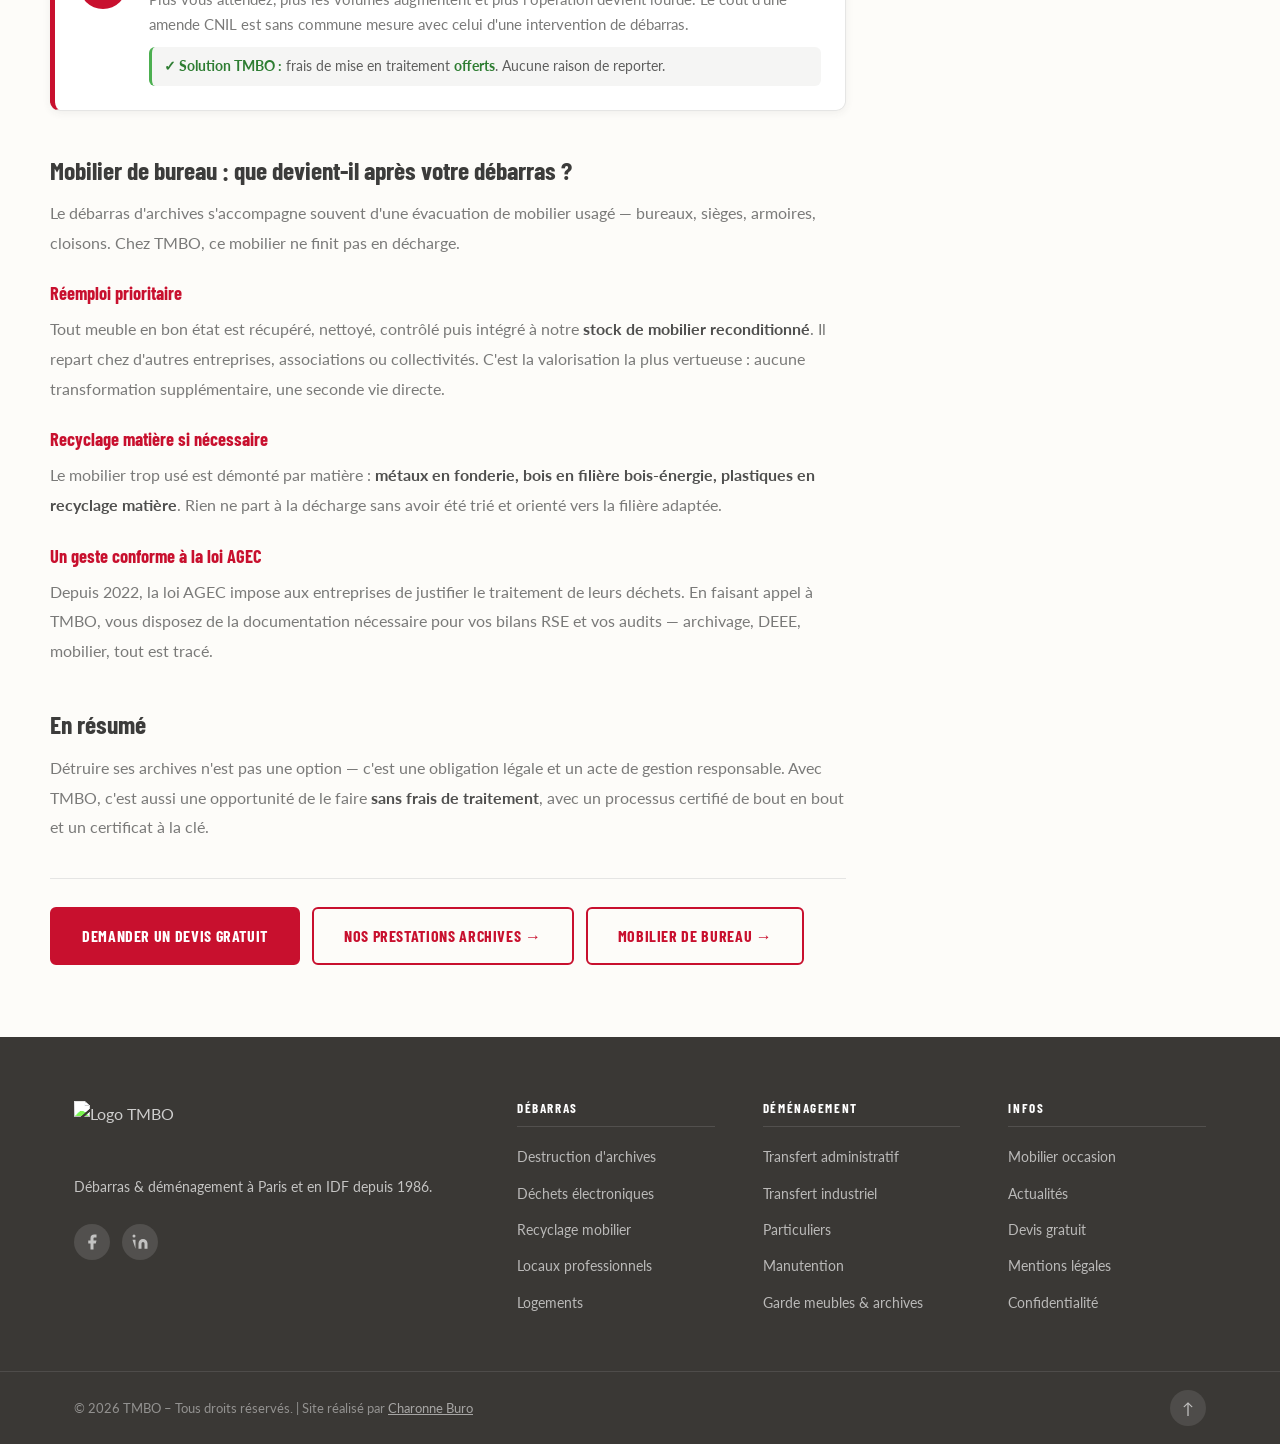
==== commit e5b3fb5d: "images en local remplacement pexels par img local" ====
--- a/actu-1-destruction-archives-frais-offerts.html
+++ b/actu-1-destruction-archives-frais-offerts.html
@@ -84,7 +84,7 @@
     </div>
     <div class="header-main">
       <div class="container header-main-inner">
-        <a href="index.html" class="logo"><img src="logo_tmbo_debarras.png" alt="Logo TMBO"/></a>
+        <a href="index.html" class="logo"><img src="img/logo_tmbo_debarras.png" alt="Logo TMBO"/></a>
         <nav class="nav-desktop">
           <a href="index.html">Accueil</a>
           <div class="nav-dropdown"><a href="debarras.html">Débarras <span class="arrow">▾</span></a><div class="dropdown-menu"><a href="debarras.html#papiers">Destruction d'archives</a><a href="debarras.html#deee">Déchets électroniques</a><a href="debarras.html#mobilier">Recyclage mobilier</a><a href="debarras.html#locaux">Locaux professionnels</a><a href="debarras.html#particuliers">Logements</a></div></div>
@@ -124,12 +124,12 @@
       <p>Dans beaucoup d'entreprises, des armoires entières débordent de documents dont la durée légale est dépassée depuis des années. Risque RGPD, espace saturé, coût de stockage inutile… Et pourtant, on reporte. Souvent par peur du coût, parfois par manque d'information sur la marche à suivre.</p>
       <p>Ce guide répond aux deux questions essentielles : <strong>comment ça se passe concrètement ?</strong> Et <strong>quelles erreurs éviter ?</strong></p>
 
-      <img class="article-hero-img" src="https://tmbo-debarras.fr/wp-content/uploads/2022/07/destruction-de-papier-et-archives-tmbo-2.png" alt="Destruction d'archives et papiers TMBO" loading="eager" style="margin-bottom:24px;"/>
+      <img class="article-hero-img" src="img/archives-tmbo-hero.png" alt="Destruction d'archives et papiers TMBO" loading="eager" style="margin-bottom:24px;"/>
 
       <h2>Le processus TMBO en 6 étapes</h2>
       <p>De la collecte sur site jusqu'au certificat officiel — voici exactement comment TMBO gère la destruction de vos archives, de A à Z.</p>
 
-      <img class="article-infog" src="archives-processus.png"
+      <img class="article-infog" src="img/archives-processus.png"
         alt="Processus TMBO destruction archives en 6 étapes : extraction, chargement, transport, destruction, certificat, recyclage"
         loading="eager" />
 
@@ -260,7 +260,7 @@
   <footer class="site-footer">
     <div class="container footer-grid">
       <div class="footer-col footer-brand">
-        <img src="logo_tmbo_debarras.png" alt="Logo TMBO"/>
+        <img src="img/logo_tmbo_debarras.png" alt="Logo TMBO"/>
         <p>Débarras &amp; déménagement à Paris et en IDF depuis 1986.</p>
         <div class="social-links">
           <a href="https://www.facebook.com/TMBO-203880733445598/" target="_blank" rel="noopener" aria-label="Facebook"><svg width="18" height="18" viewBox="0 0 24 24" fill="currentColor"><path d="M18 2h-3a5 5 0 00-5 5v3H7v4h3v8h4v-8h3l1-4h-4V7a1 1 0 011-1h3z"/></svg></a>
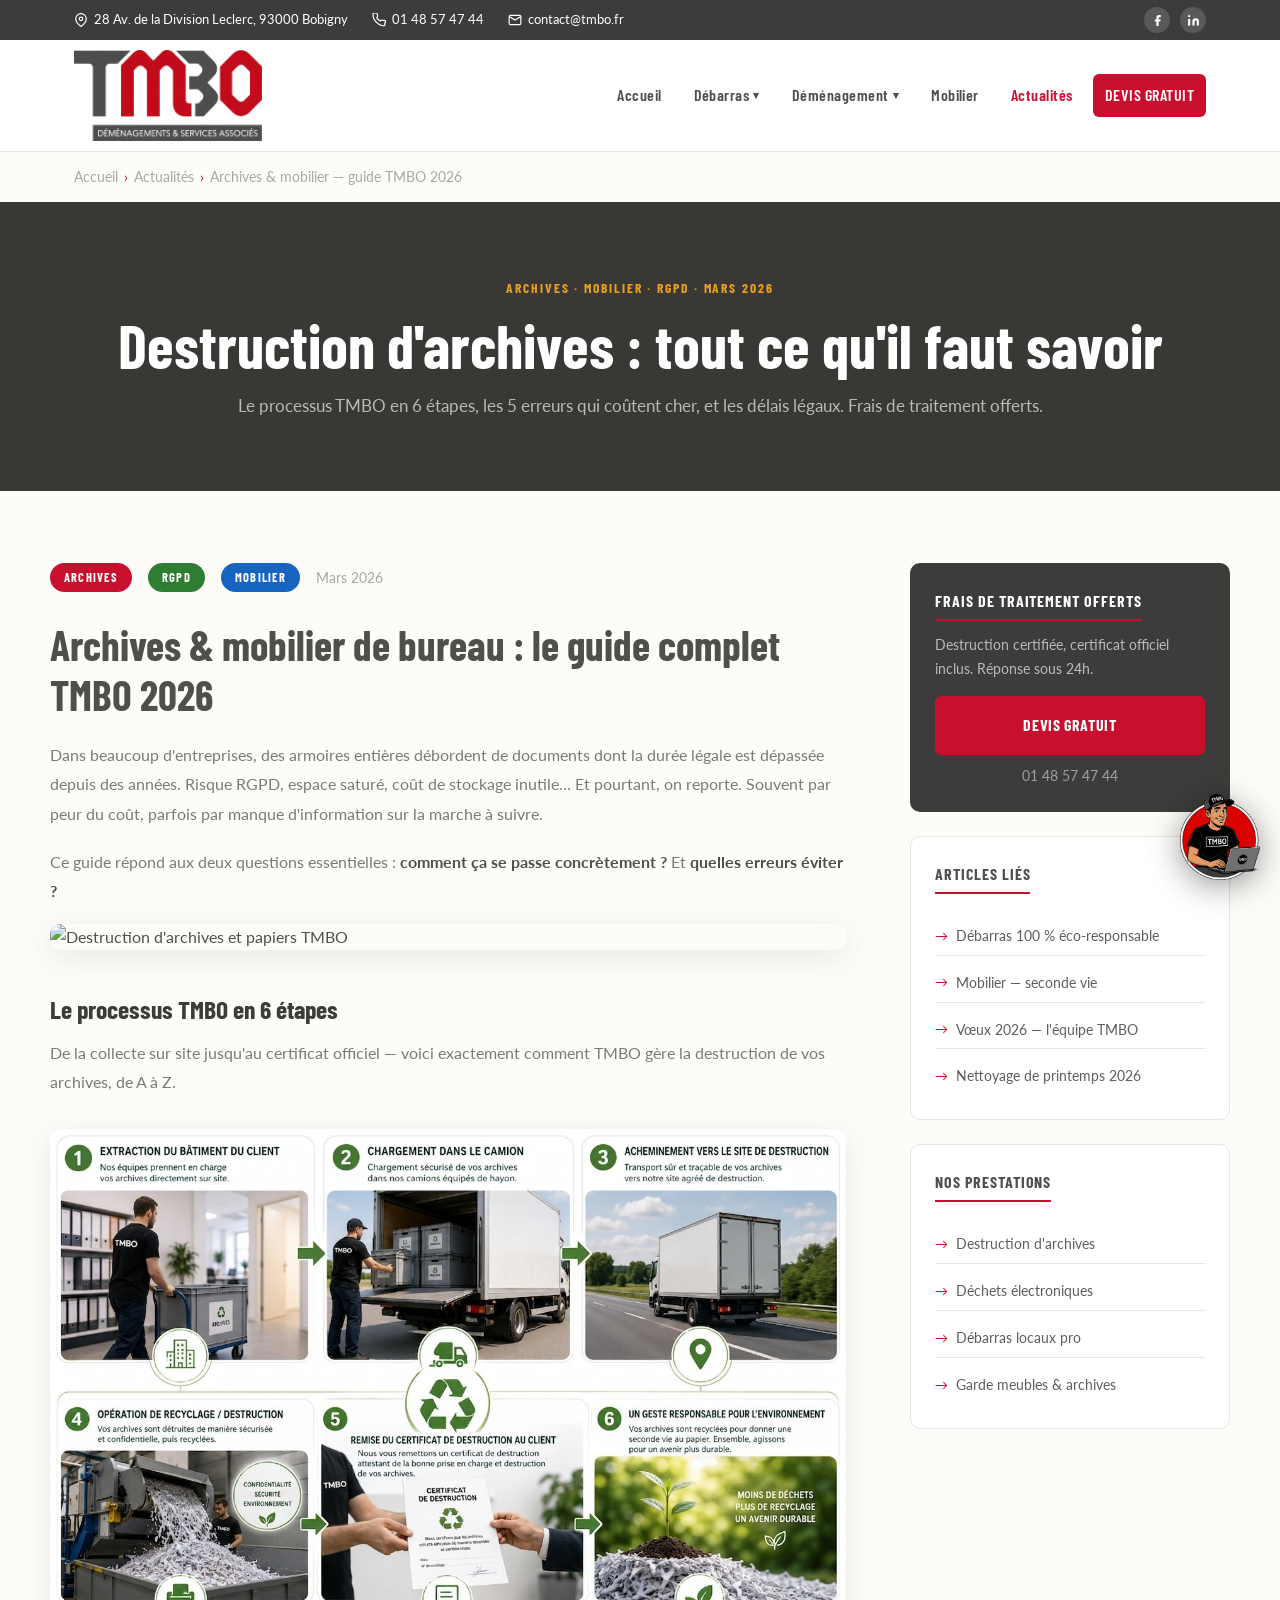
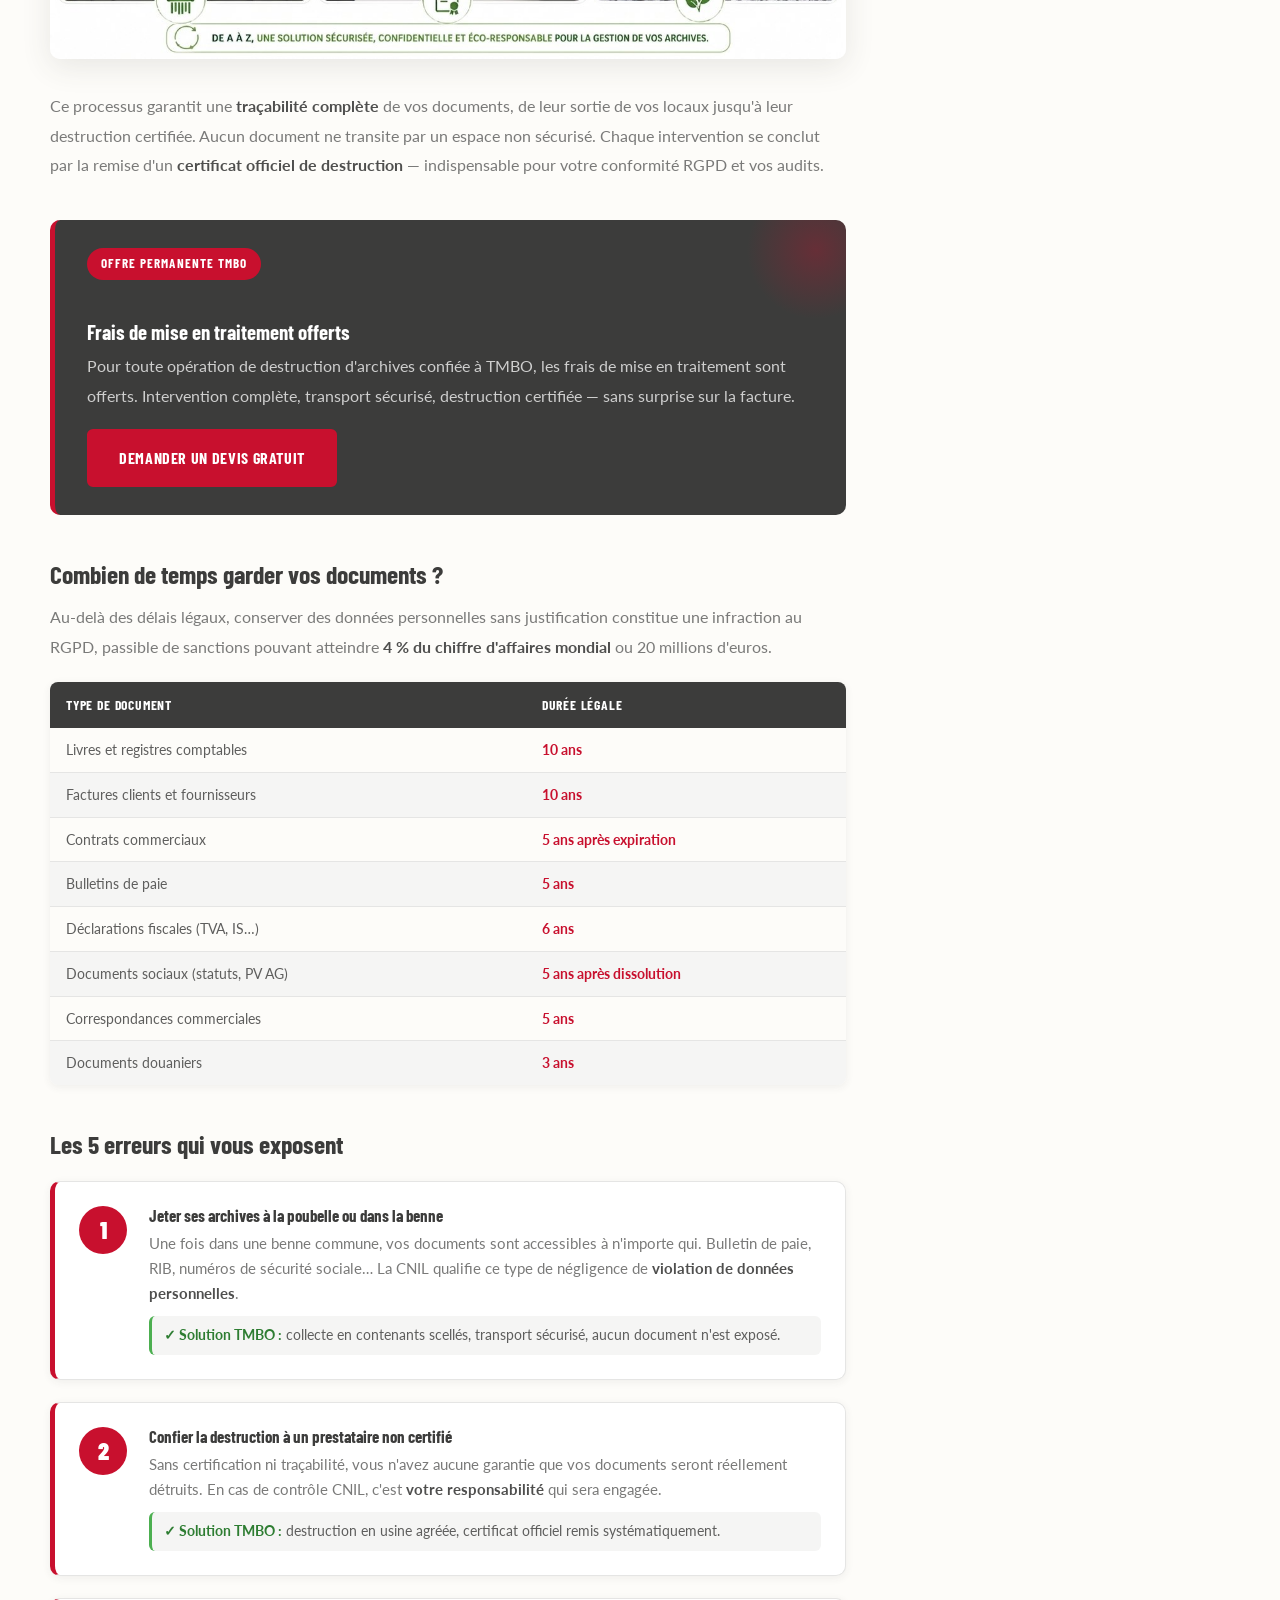
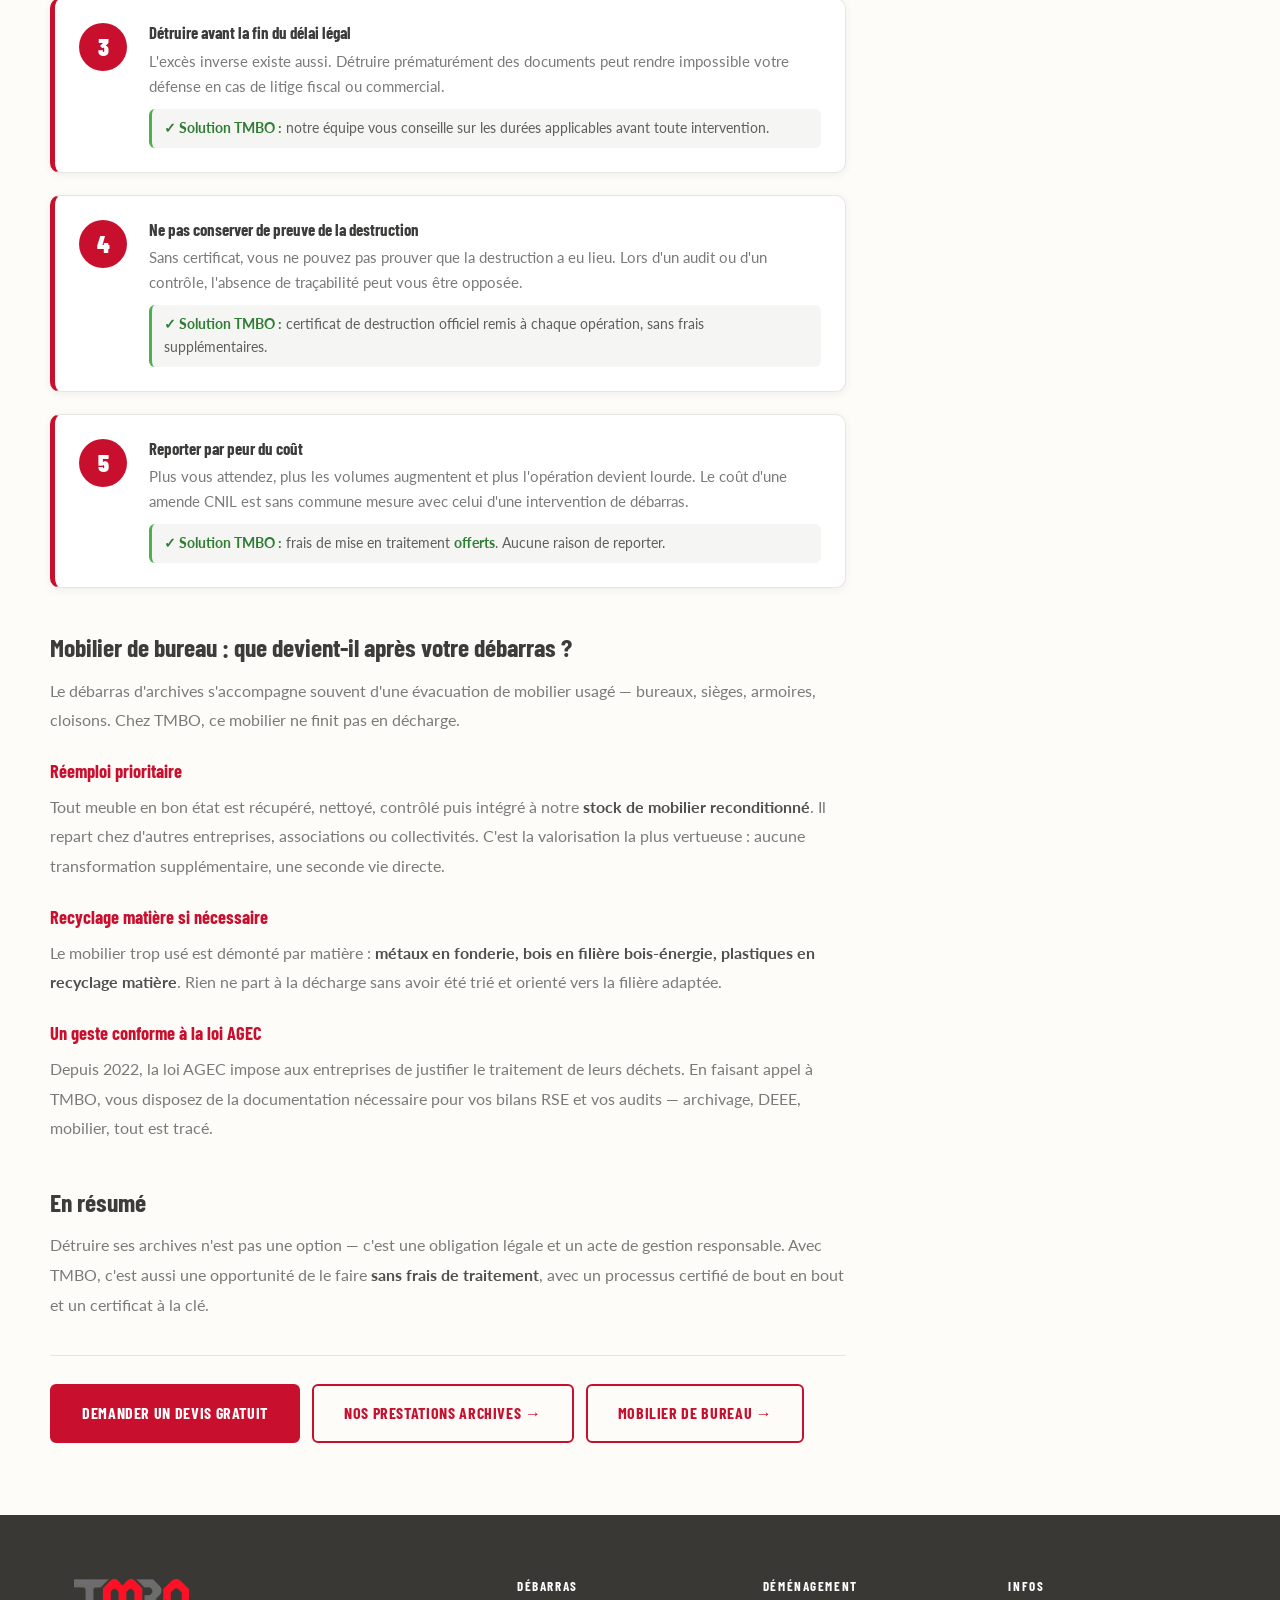
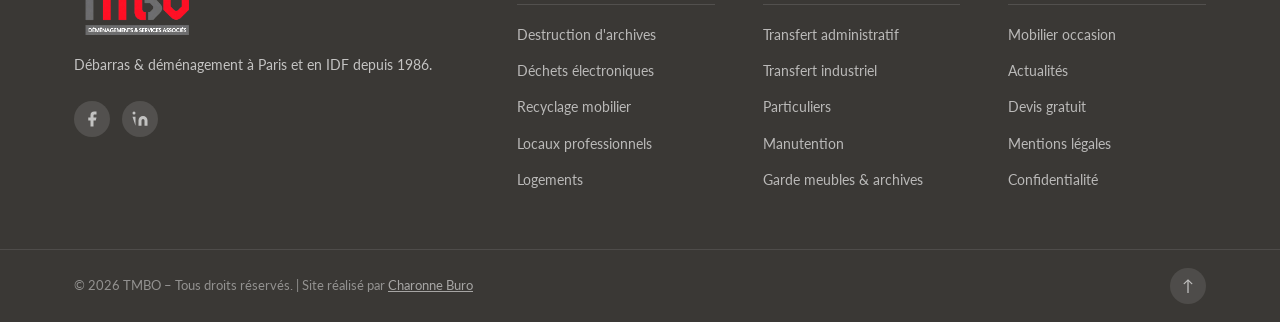
==== commit 0efbd5ab: "reupload pour crée ce satané dossier img voilà, sa race !" ====
--- a/actu-1-destruction-archives-frais-offerts.html
+++ b/actu-1-destruction-archives-frais-offerts.html
@@ -84,7 +84,7 @@
     </div>
     <div class="header-main">
       <div class="container header-main-inner">
-        <a href="index.html" class="logo"><img src="img/logo_tmbo_debarras.png" alt="Logo TMBO"/></a>
+        <a href="index.html" class="logo"><img src="logo_tmbo_debarras.png" alt="Logo TMBO"/></a>
         <nav class="nav-desktop">
           <a href="index.html">Accueil</a>
           <div class="nav-dropdown"><a href="debarras.html">Débarras <span class="arrow">▾</span></a><div class="dropdown-menu"><a href="debarras.html#papiers">Destruction d'archives</a><a href="debarras.html#deee">Déchets électroniques</a><a href="debarras.html#mobilier">Recyclage mobilier</a><a href="debarras.html#locaux">Locaux professionnels</a><a href="debarras.html#particuliers">Logements</a></div></div>
@@ -124,12 +124,12 @@
       <p>Dans beaucoup d'entreprises, des armoires entières débordent de documents dont la durée légale est dépassée depuis des années. Risque RGPD, espace saturé, coût de stockage inutile… Et pourtant, on reporte. Souvent par peur du coût, parfois par manque d'information sur la marche à suivre.</p>
       <p>Ce guide répond aux deux questions essentielles : <strong>comment ça se passe concrètement ?</strong> Et <strong>quelles erreurs éviter ?</strong></p>
 
-      <img class="article-hero-img" src="img/archives-tmbo-hero.png" alt="Destruction d'archives et papiers TMBO" loading="eager" style="margin-bottom:24px;"/>
+      <img class="article-hero-img" src="https://tmbo-debarras.fr/wp-content/uploads/2022/07/destruction-de-papier-et-archives-tmbo-2.png" alt="Destruction d'archives et papiers TMBO" loading="eager" style="margin-bottom:24px;"/>
 
       <h2>Le processus TMBO en 6 étapes</h2>
       <p>De la collecte sur site jusqu'au certificat officiel — voici exactement comment TMBO gère la destruction de vos archives, de A à Z.</p>
 
-      <img class="article-infog" src="img/archives-processus.png"
+      <img class="article-infog" src="archives-processus.png"
         alt="Processus TMBO destruction archives en 6 étapes : extraction, chargement, transport, destruction, certificat, recyclage"
         loading="eager" />
 
@@ -260,7 +260,7 @@
   <footer class="site-footer">
     <div class="container footer-grid">
       <div class="footer-col footer-brand">
-        <img src="img/logo_tmbo_debarras.png" alt="Logo TMBO"/>
+        <img src="logo_tmbo_debarras.png" alt="Logo TMBO"/>
         <p>Débarras &amp; déménagement à Paris et en IDF depuis 1986.</p>
         <div class="social-links">
           <a href="https://www.facebook.com/TMBO-203880733445598/" target="_blank" rel="noopener" aria-label="Facebook"><svg width="18" height="18" viewBox="0 0 24 24" fill="currentColor"><path d="M18 2h-3a5 5 0 00-5 5v3H7v4h3v8h4v-8h3l1-4h-4V7a1 1 0 011-1h3z"/></svg></a>
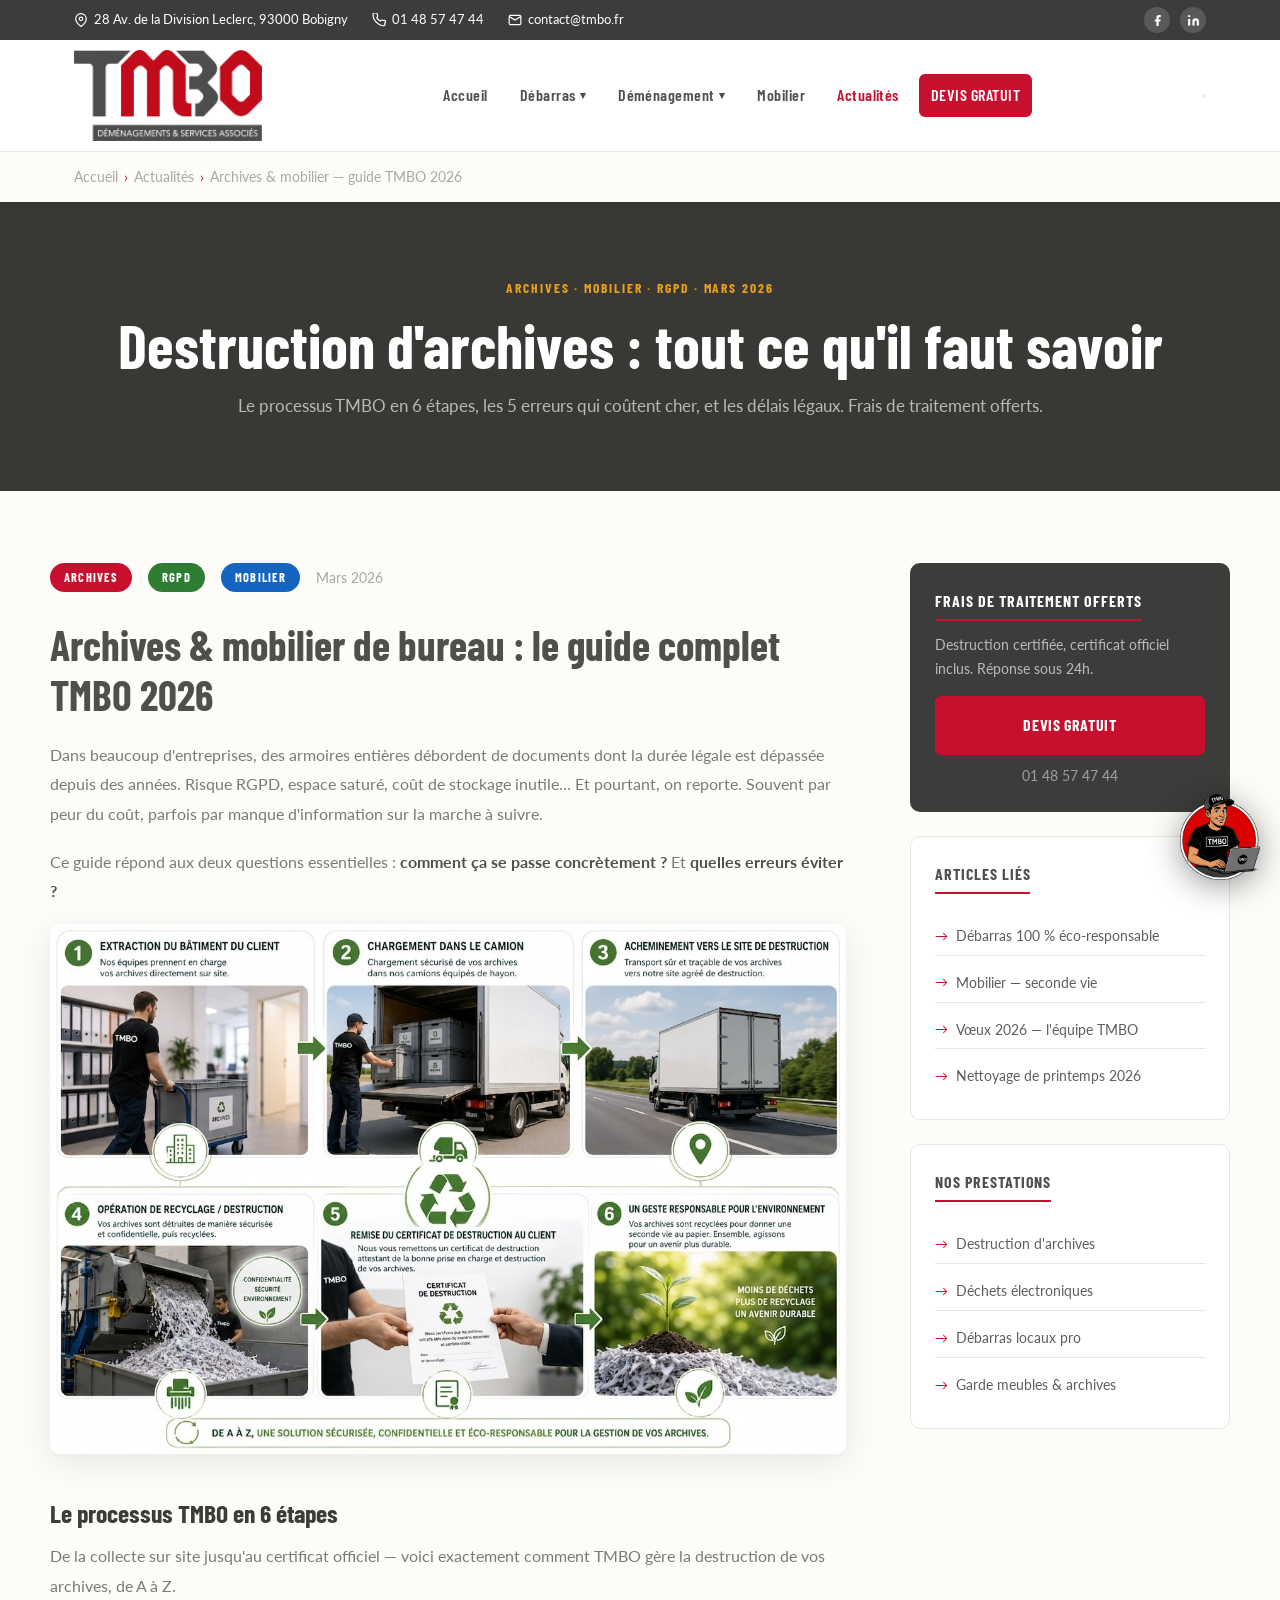
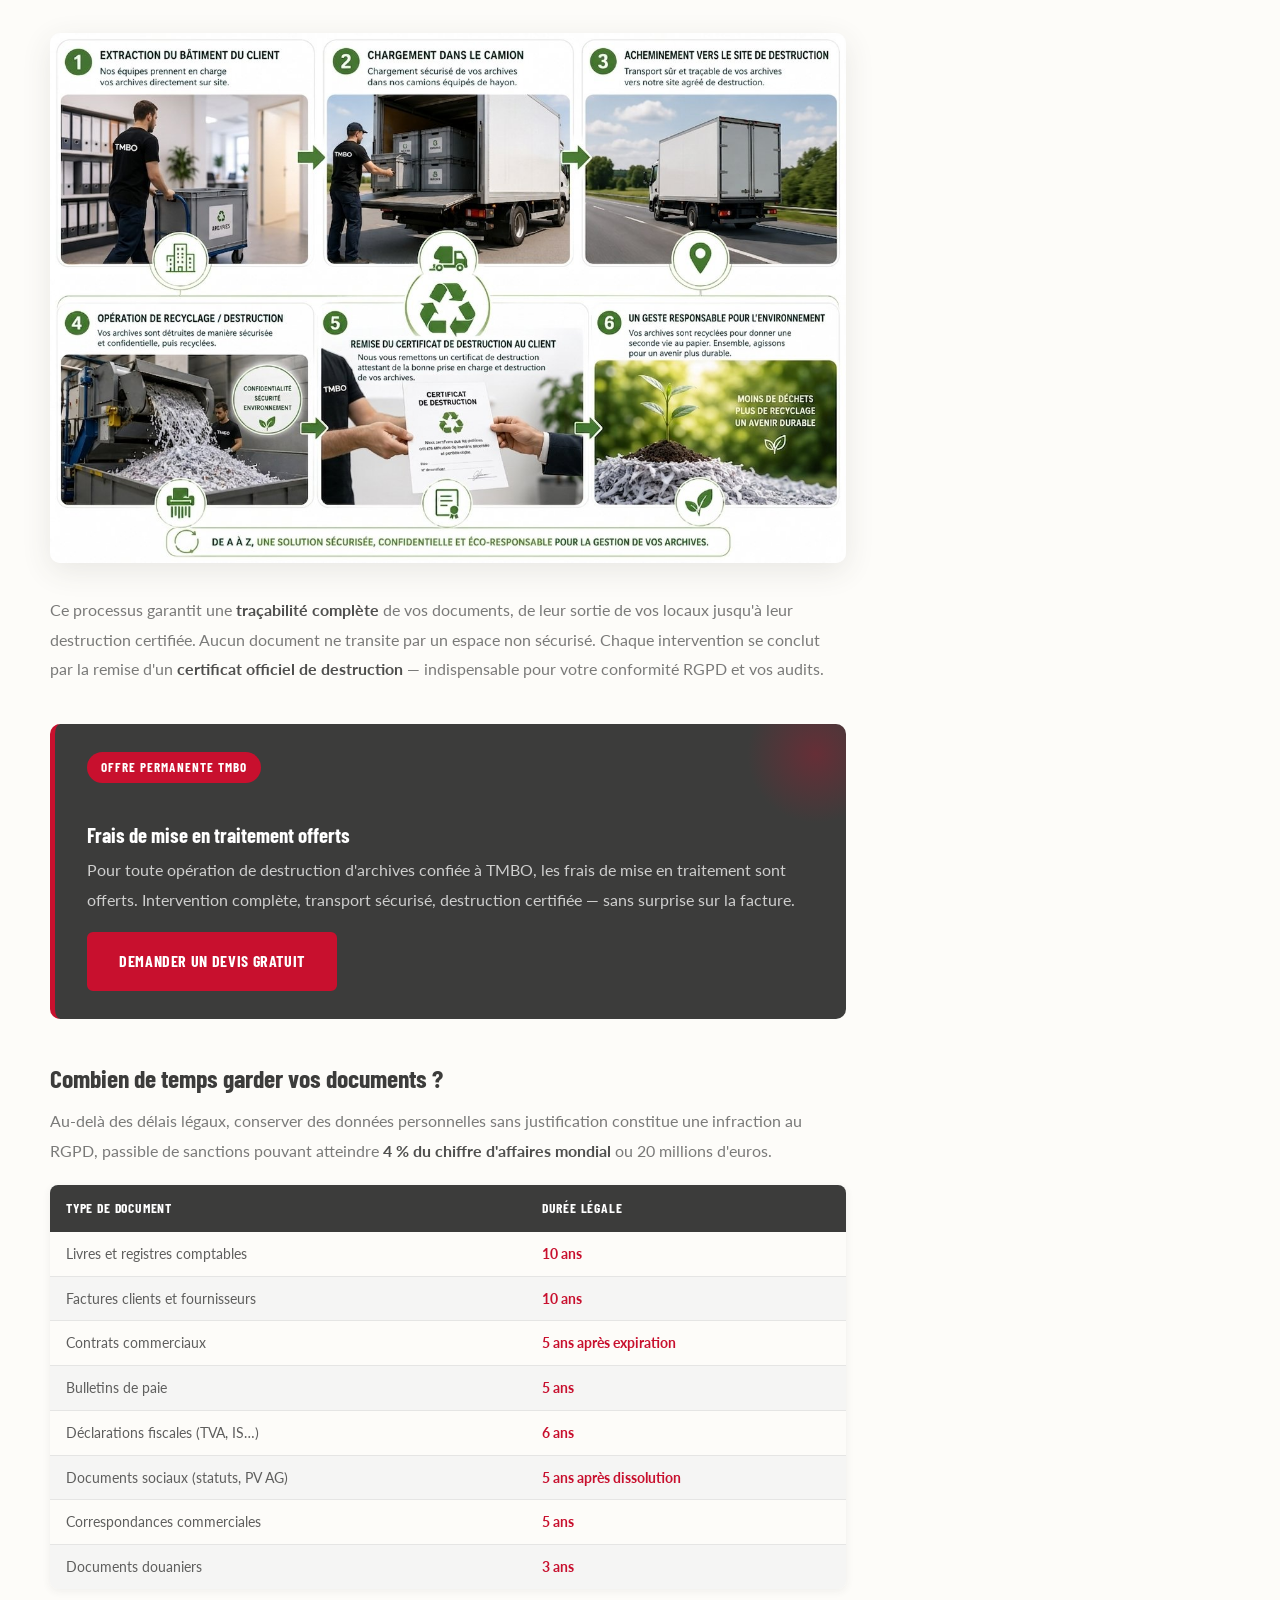
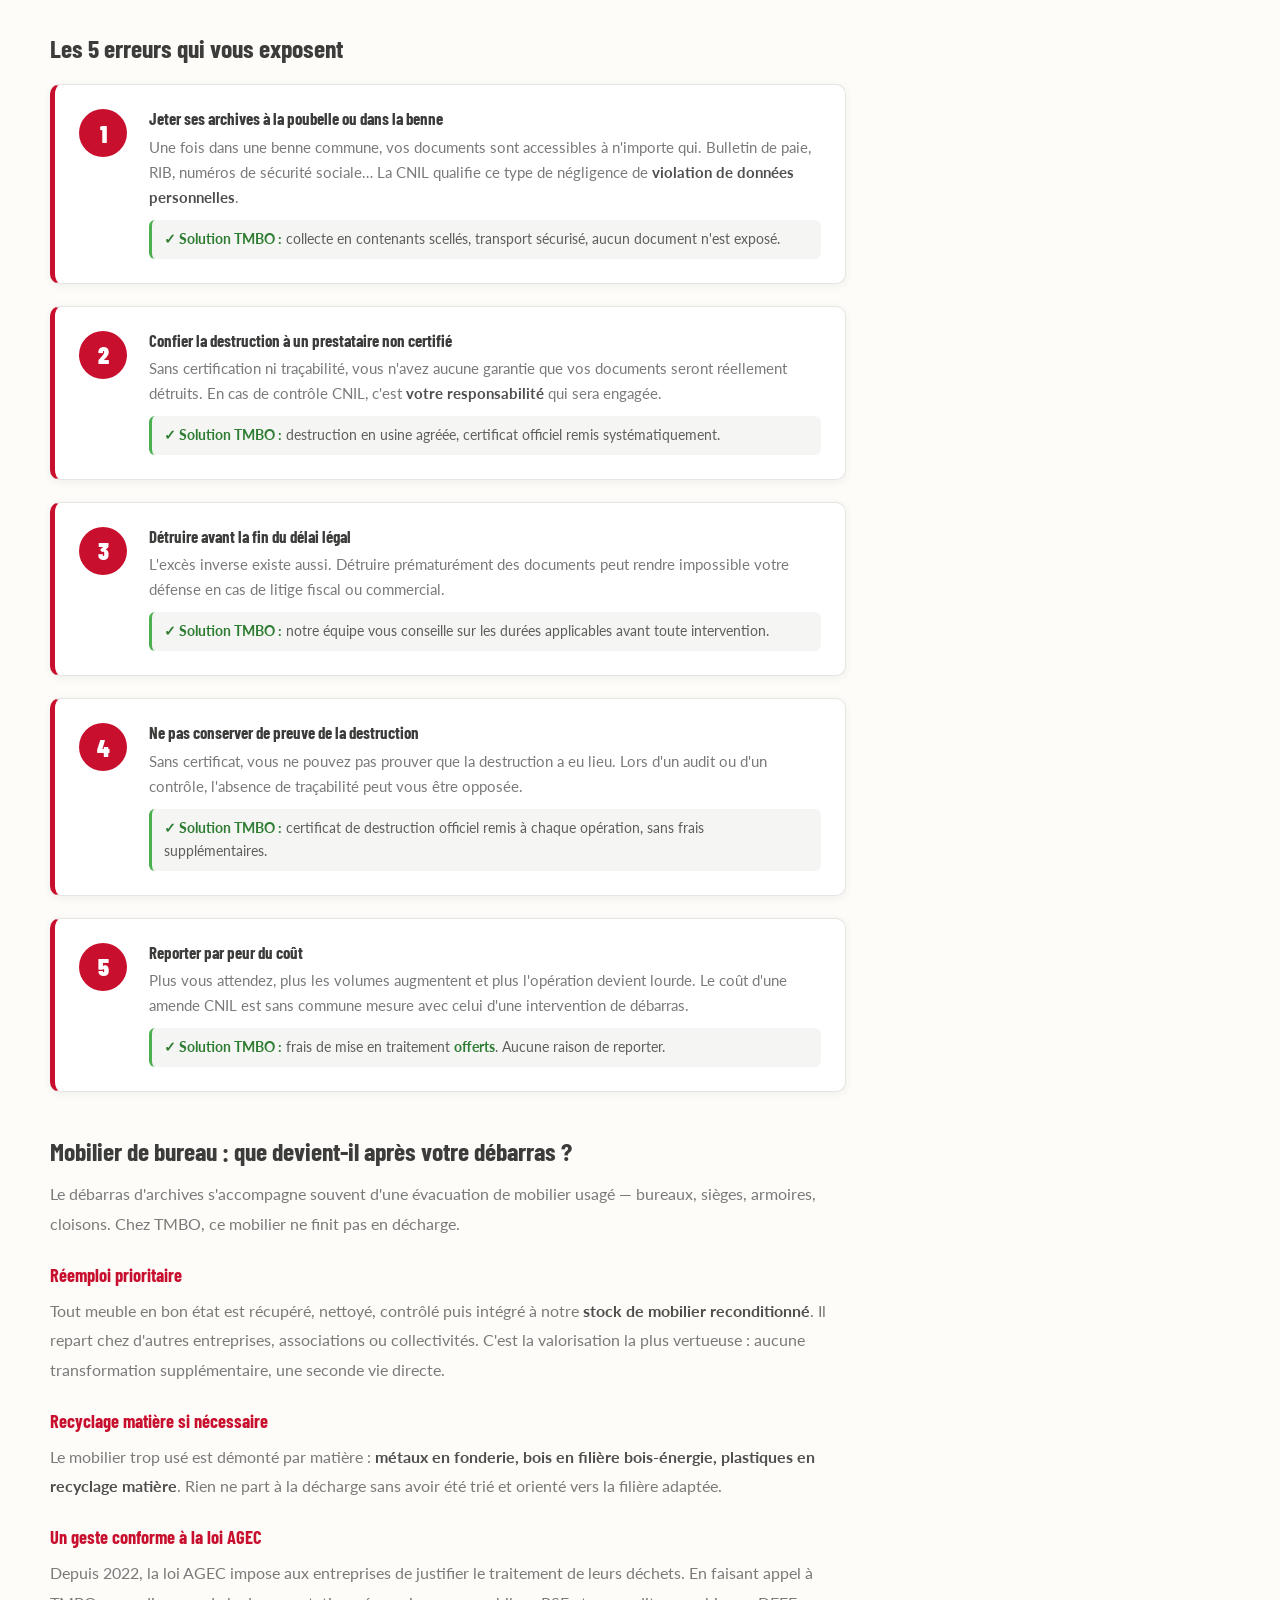
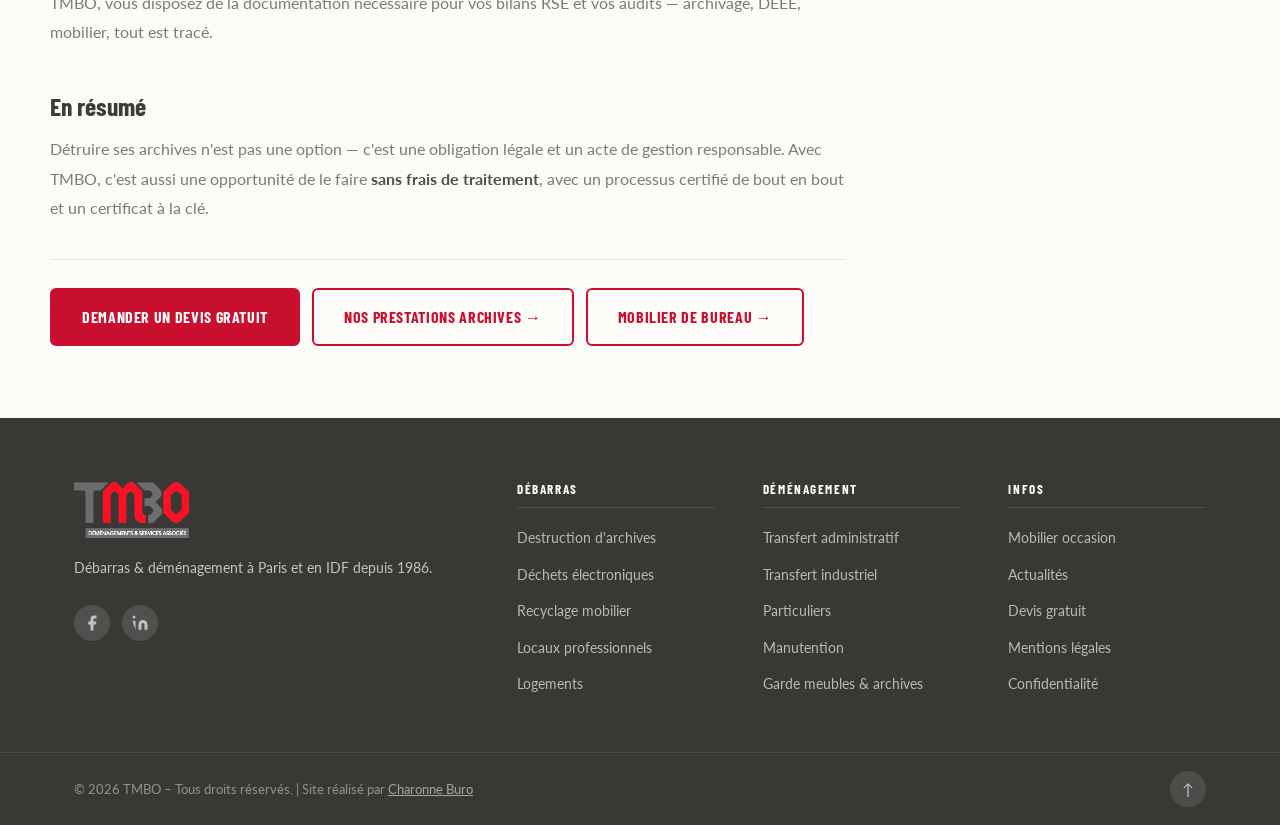
==== commit efe3724f: "modif pour img" ====
--- a/actu-1-destruction-archives-frais-offerts.html
+++ b/actu-1-destruction-archives-frais-offerts.html
@@ -84,7 +84,7 @@
     </div>
     <div class="header-main">
       <div class="container header-main-inner">
-        <a href="index.html" class="logo"><img src="logo_tmbo_debarras.png" alt="Logo TMBO"/></a>
+        <a href="index.html" class="logo"><img src="img/logo_tmbo_debarras.png" alt="Logo TMBO"/></a>
         <nav class="nav-desktop">
           <a href="index.html">Accueil</a>
           <div class="nav-dropdown"><a href="debarras.html">Débarras <span class="arrow">▾</span></a><div class="dropdown-menu"><a href="debarras.html#papiers">Destruction d'archives</a><a href="debarras.html#deee">Déchets électroniques</a><a href="debarras.html#mobilier">Recyclage mobilier</a><a href="debarras.html#locaux">Locaux professionnels</a><a href="debarras.html#particuliers">Logements</a></div></div>
@@ -124,12 +124,12 @@
       <p>Dans beaucoup d'entreprises, des armoires entières débordent de documents dont la durée légale est dépassée depuis des années. Risque RGPD, espace saturé, coût de stockage inutile… Et pourtant, on reporte. Souvent par peur du coût, parfois par manque d'information sur la marche à suivre.</p>
       <p>Ce guide répond aux deux questions essentielles : <strong>comment ça se passe concrètement ?</strong> Et <strong>quelles erreurs éviter ?</strong></p>
 
-      <img class="article-hero-img" src="https://tmbo-debarras.fr/wp-content/uploads/2022/07/destruction-de-papier-et-archives-tmbo-2.png" alt="Destruction d'archives et papiers TMBO" loading="eager" style="margin-bottom:24px;"/>
+      <img class="article-hero-img" src="img/archives-processus.png" alt="Destruction d'archives et papiers TMBO" loading="eager" style="margin-bottom:24px;"/>
 
       <h2>Le processus TMBO en 6 étapes</h2>
       <p>De la collecte sur site jusqu'au certificat officiel — voici exactement comment TMBO gère la destruction de vos archives, de A à Z.</p>
 
-      <img class="article-infog" src="archives-processus.png"
+      <img class="article-infog" src="img/archives-processus.png"
         alt="Processus TMBO destruction archives en 6 étapes : extraction, chargement, transport, destruction, certificat, recyclage"
         loading="eager" />
 
@@ -260,7 +260,7 @@
   <footer class="site-footer">
     <div class="container footer-grid">
       <div class="footer-col footer-brand">
-        <img src="logo_tmbo_debarras.png" alt="Logo TMBO"/>
+        <img src="img/logo_tmbo_debarras.png" alt="Logo TMBO"/>
         <p>Débarras &amp; déménagement à Paris et en IDF depuis 1986.</p>
         <div class="social-links">
           <a href="https://www.facebook.com/TMBO-203880733445598/" target="_blank" rel="noopener" aria-label="Facebook"><svg width="18" height="18" viewBox="0 0 24 24" fill="currentColor"><path d="M18 2h-3a5 5 0 00-5 5v3H7v4h3v8h4v-8h3l1-4h-4V7a1 1 0 011-1h3z"/></svg></a>
--- a/style.css
+++ b/style.css
@@ -201,24 +201,17 @@
   box-shadow: var(--shadow-lg);
   min-width: 240px; padding: 8px 0;
   opacity: 0; pointer-events: none; transform: translateY(8px);
-  transition: opacity var(--transition), transform var(--transition);
+  transition: opacity .28s ease .1s, transform .28s ease .1s, visibility .28s ease .1s;
   border-top: 3px solid var(--red);
 }
-.nav-dropdown:hover .dropdown-menu { opacity: 1; pointer-events: auto; transform: none; }
+.nav-dropdown:hover .dropdown-menu,
+.nav-dropdown:focus-within .dropdown-menu { opacity: 1; pointer-events: auto; transform: none; }
+/* Zone tampon invisible pour éviter fermeture au survol */
+.dropdown-menu::before { content:''; position:absolute; top:-14px; left:0; right:0; height:14px; background:transparent; }
 .dropdown-menu a {
   display: block; padding: 10px 20px;
   font-size: .92rem; color: var(--grey-800);
-  transition: background var(--transition), color var(--transition);
-}
-.dropdown-menu a:hover { background: var(--grey-100); color: var(--red); }
-
-.nav-toggle {
-  display: none; flex-direction: column; gap: 5px; padding: 8px;
-  background: none; border: none; cursor: pointer; border-radius: var(--radius);
-}
-.nav-toggle span {
-  display: block; width: 24px; height: 2px; background: var(--grey-900);
-  transition: transform .3s ease, opacity .3s ease;
+  transition: opacity .28s ease .1s, transform .28s ease .1s, visibility .28s ease .1s;
 }
 .nav-toggle.active span:nth-child(1) { transform: translateY(7px) rotate(45deg); }
 .nav-toggle.active span:nth-child(2) { opacity: 0; }
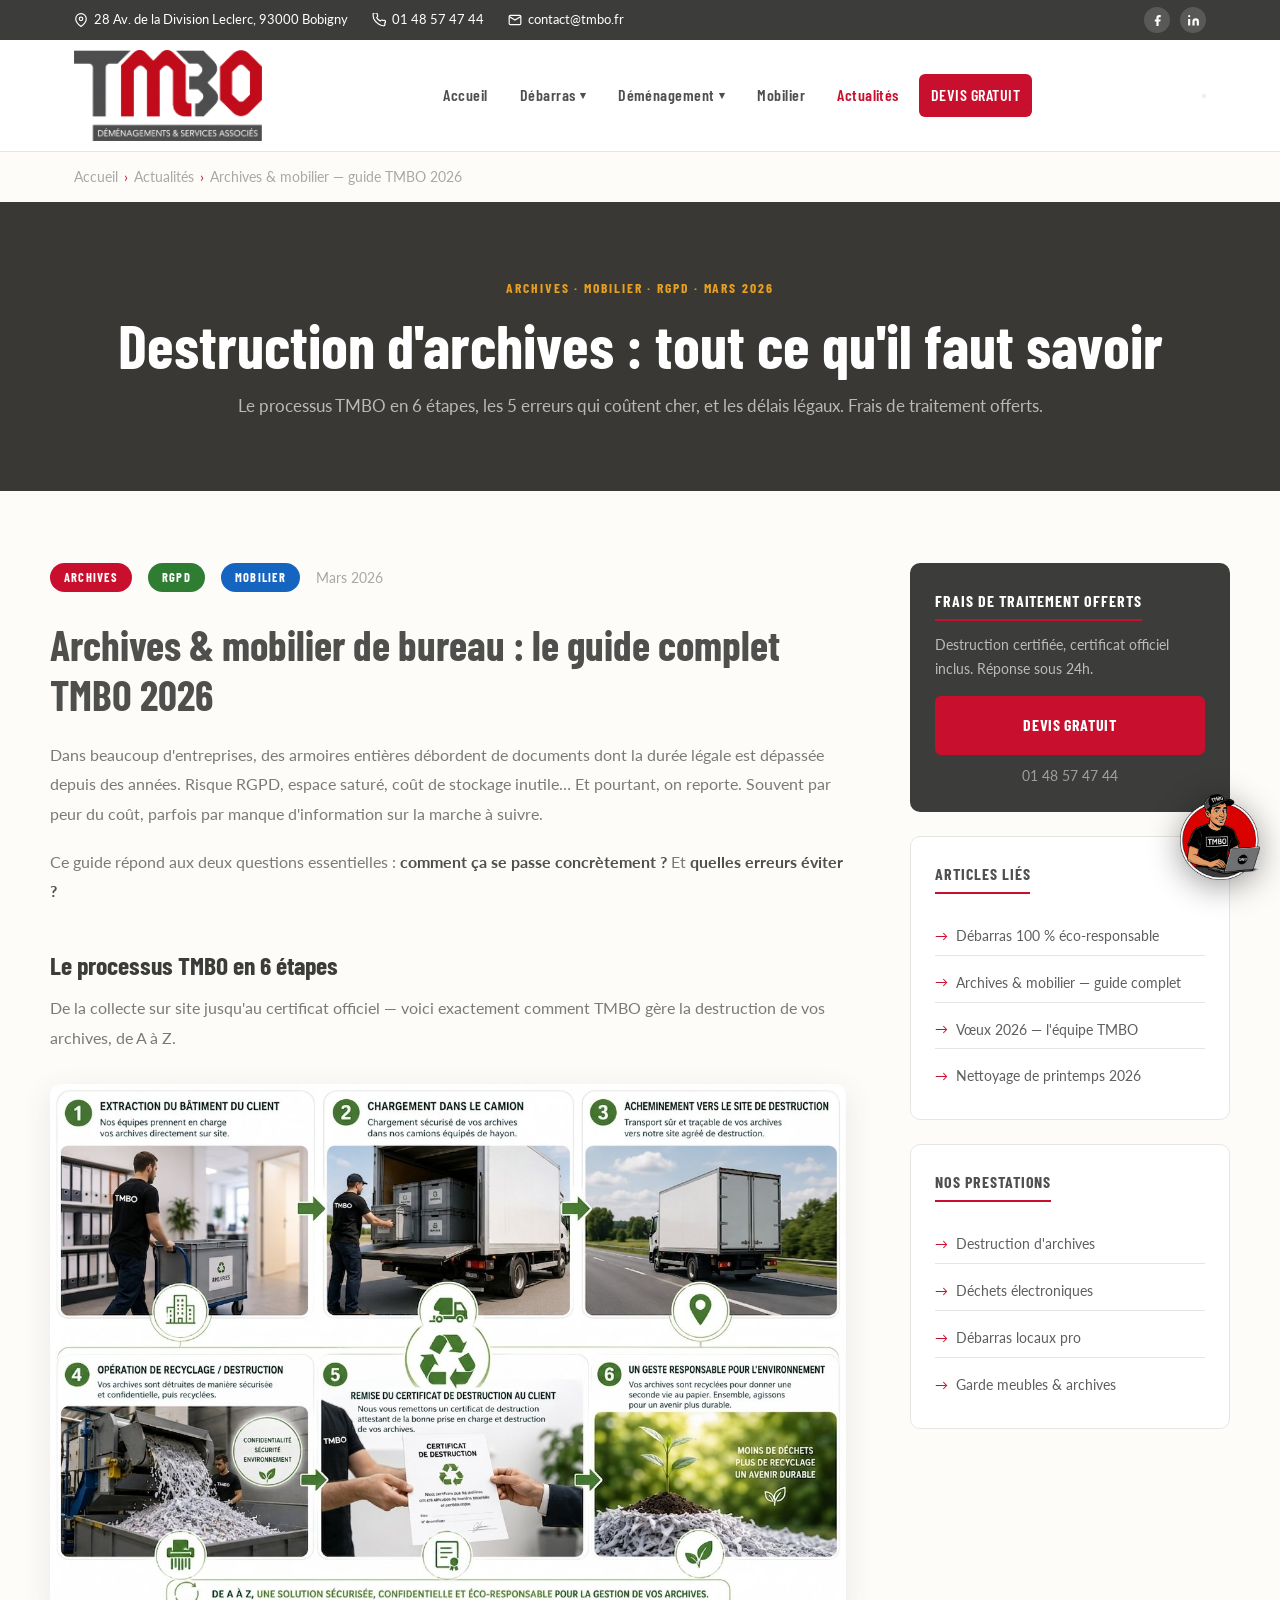
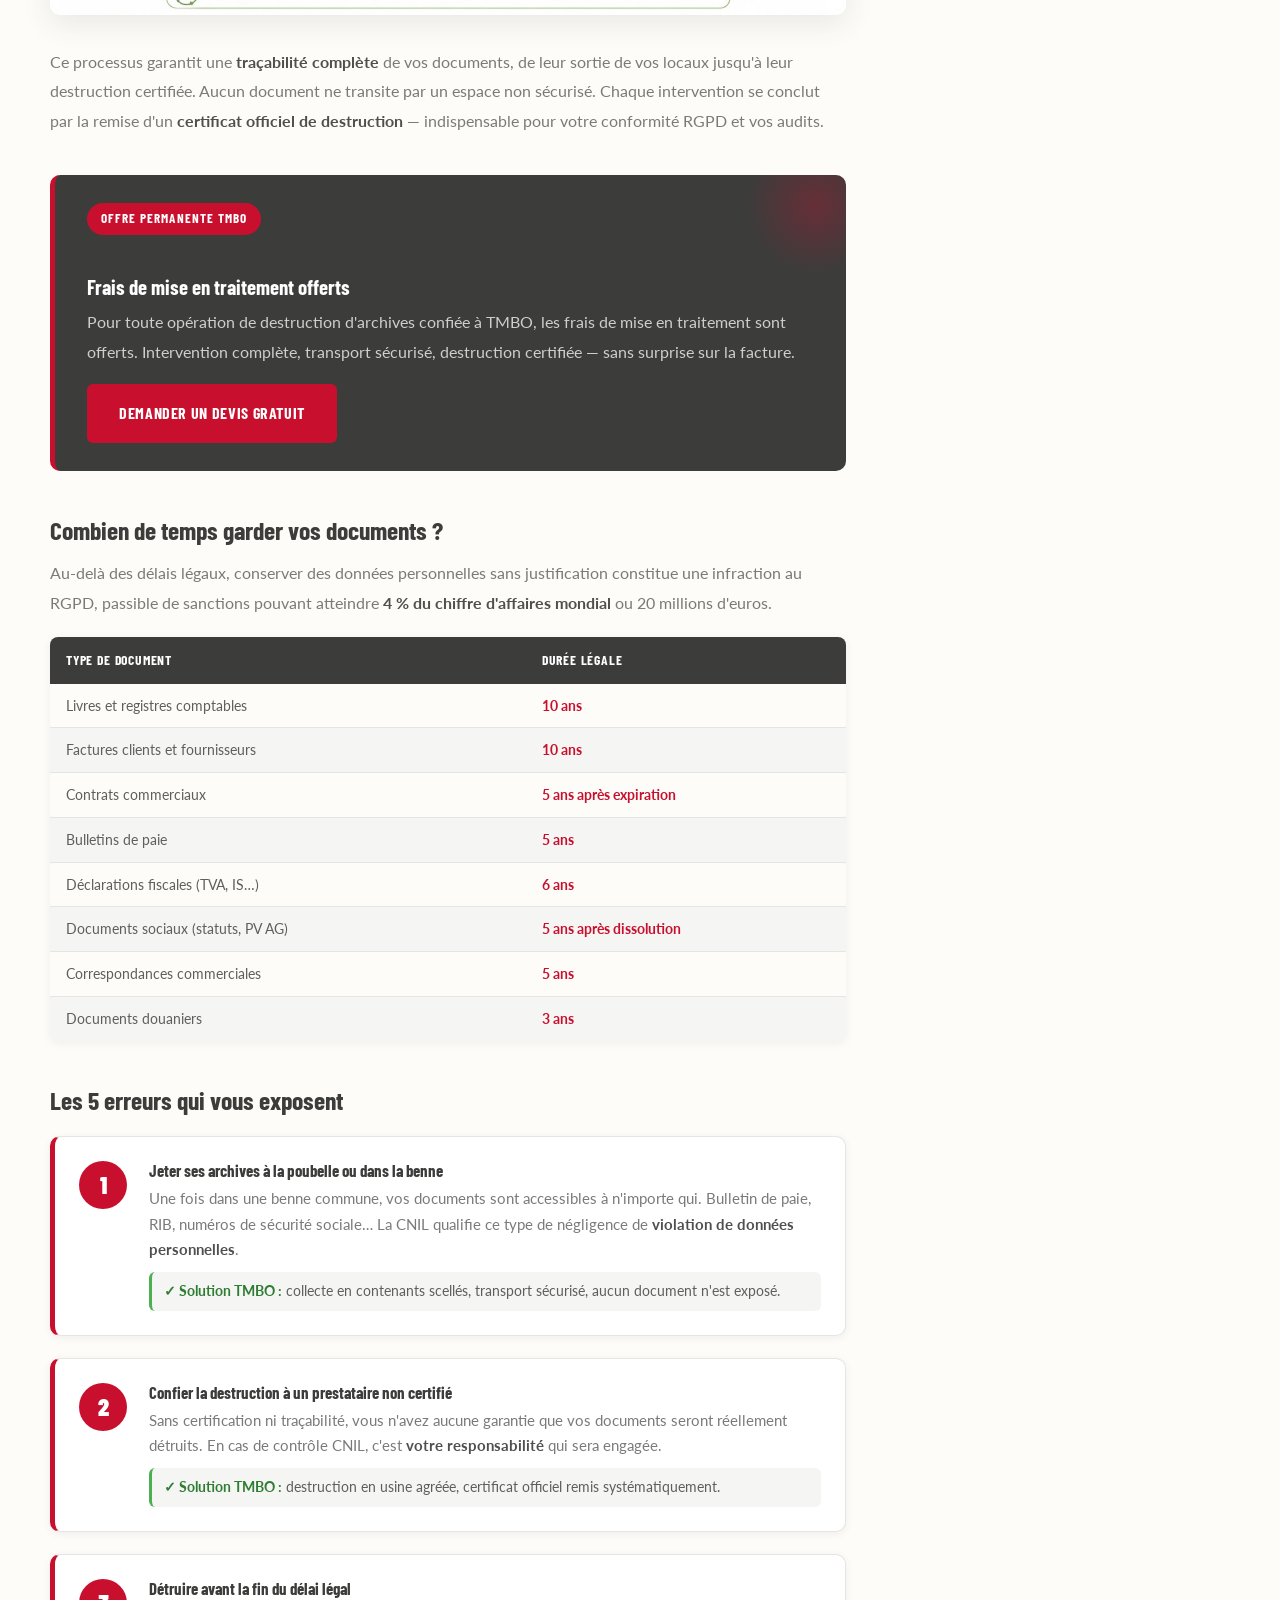
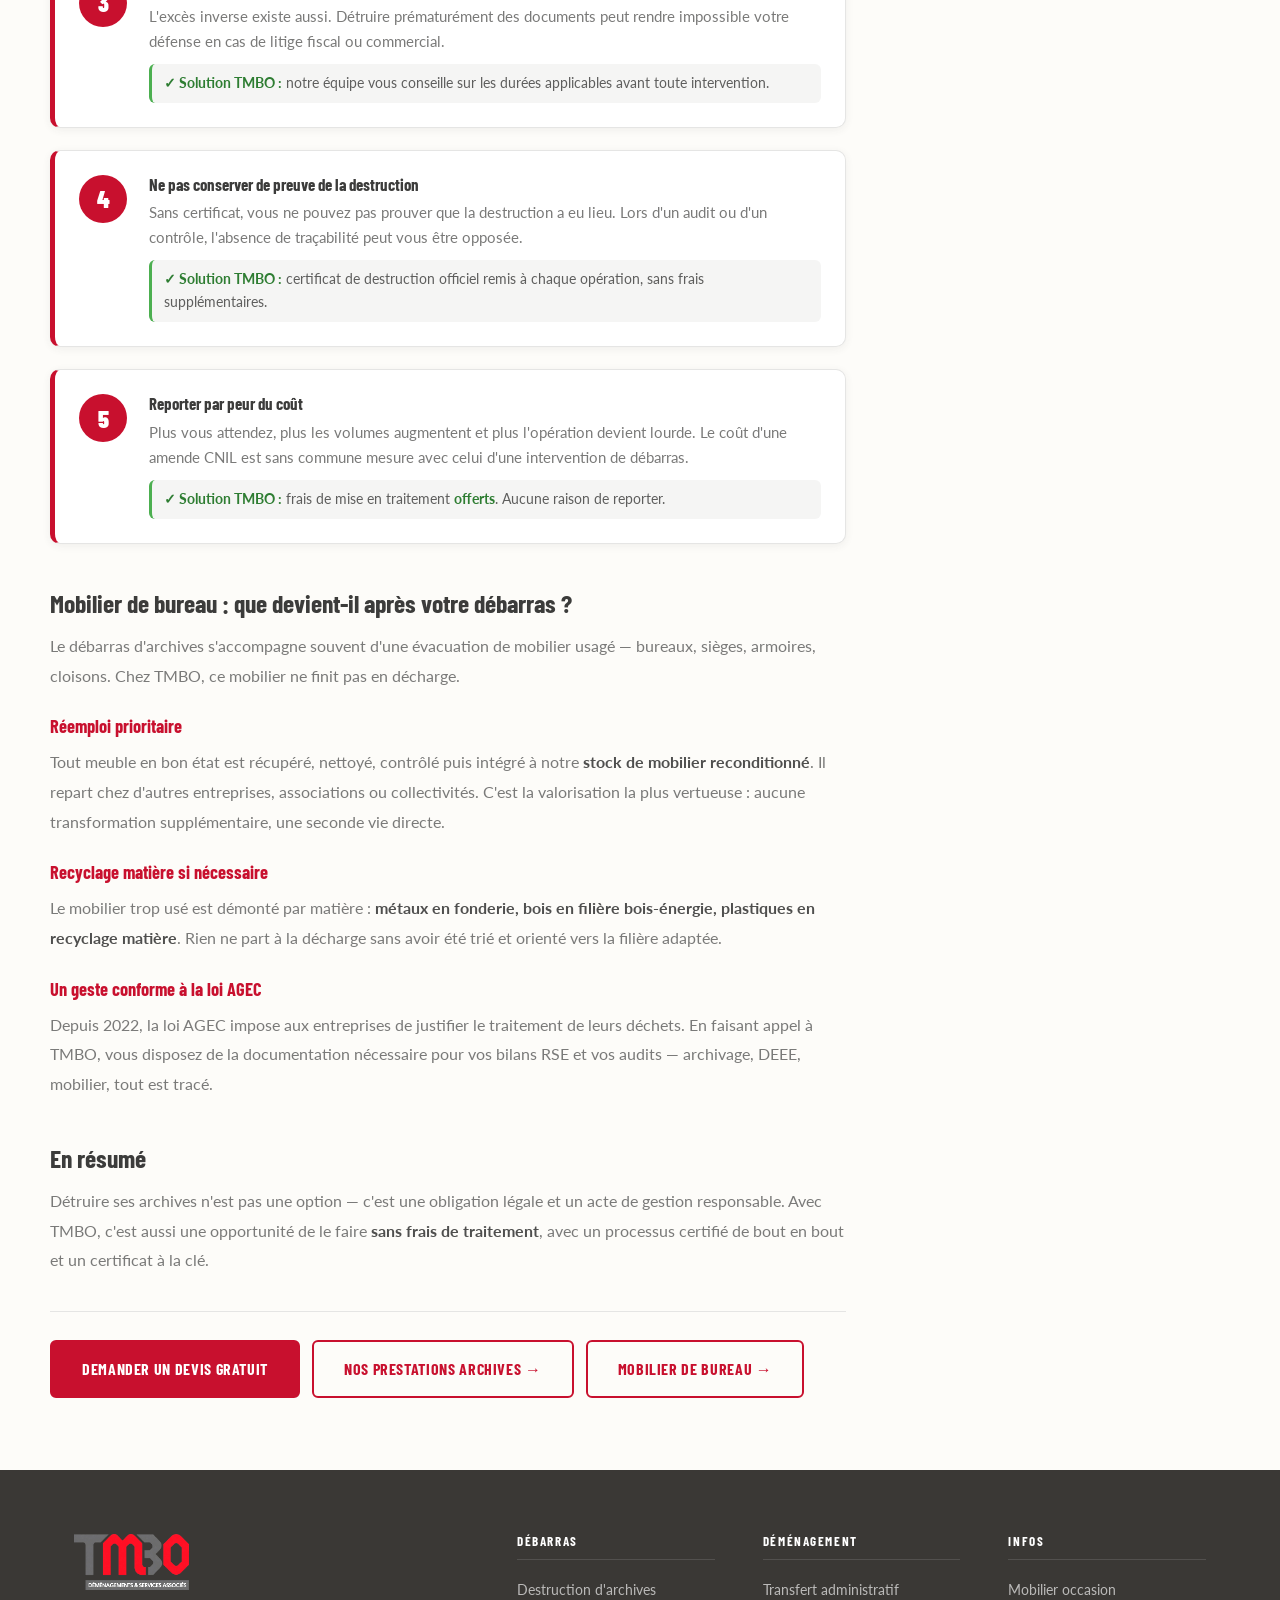
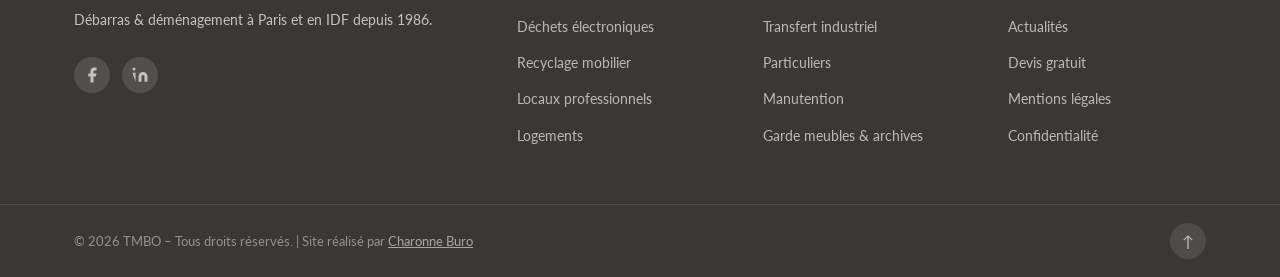
==== commit cd0abefe: "Add files via upload" ====
--- a/actu-1-destruction-archives-frais-offerts.html
+++ b/actu-1-destruction-archives-frais-offerts.html
@@ -124,8 +124,6 @@
       <p>Dans beaucoup d'entreprises, des armoires entières débordent de documents dont la durée légale est dépassée depuis des années. Risque RGPD, espace saturé, coût de stockage inutile… Et pourtant, on reporte. Souvent par peur du coût, parfois par manque d'information sur la marche à suivre.</p>
       <p>Ce guide répond aux deux questions essentielles : <strong>comment ça se passe concrètement ?</strong> Et <strong>quelles erreurs éviter ?</strong></p>
 
-      <img class="article-hero-img" src="img/archives-processus.png" alt="Destruction d'archives et papiers TMBO" loading="eager" style="margin-bottom:24px;"/>
-
       <h2>Le processus TMBO en 6 étapes</h2>
       <p>De la collecte sur site jusqu'au certificat officiel — voici exactement comment TMBO gère la destruction de vos archives, de A à Z.</p>
 
@@ -240,7 +238,7 @@
         <h4>Articles liés</h4>
         <div class="sidebar-links">
           <a href="actu-4-debarras-eco-responsable.html">Débarras 100 % éco-responsable</a>
-          <a href="actu-3-mobilier-economie-circulaire.html">Mobilier — seconde vie</a>
+          <a href="actu-1-destruction-archives-frais-offerts.html">Archives &amp; mobilier — guide complet</a>
           <a href="actu-5-bonne-annee-2026.html">Vœux 2026 — l'équipe TMBO</a>
           <a href="actu-6-nettoyage-printemps-2026.html">Nettoyage de printemps 2026</a>
         </div>
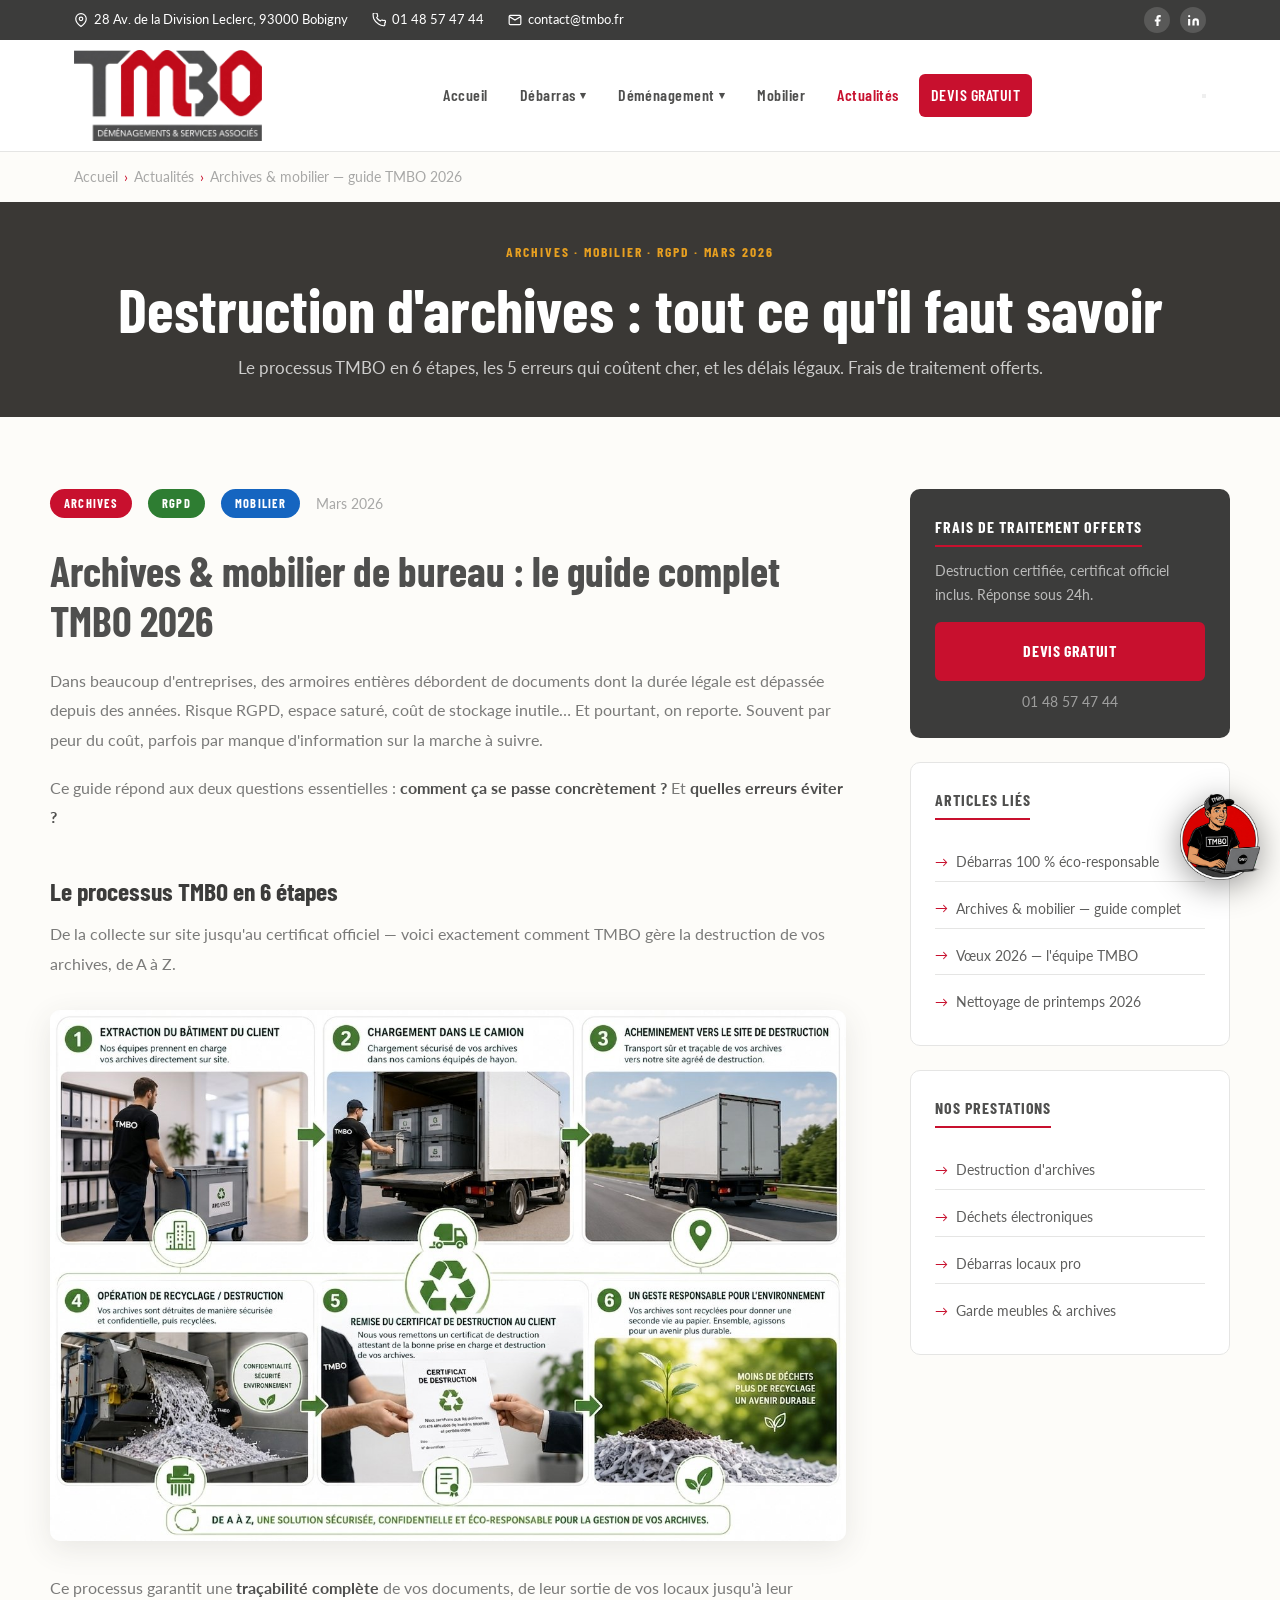
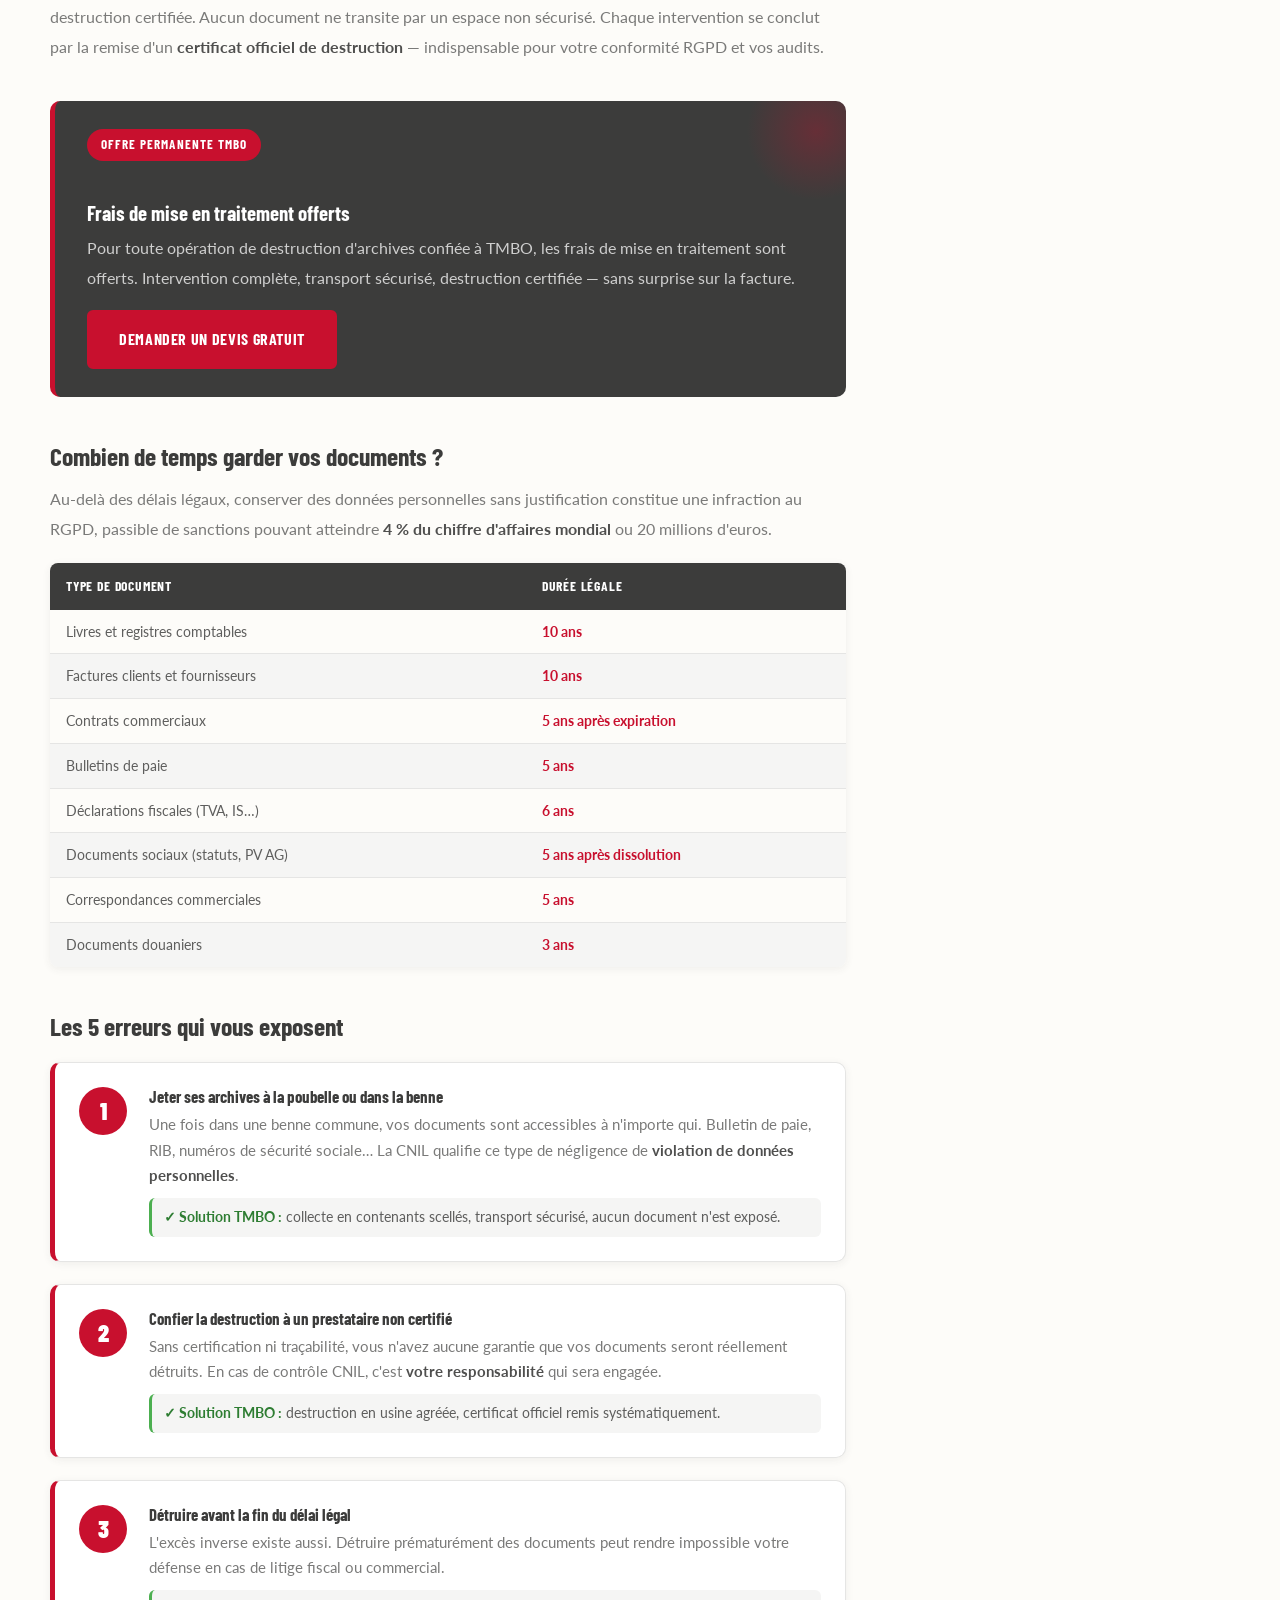
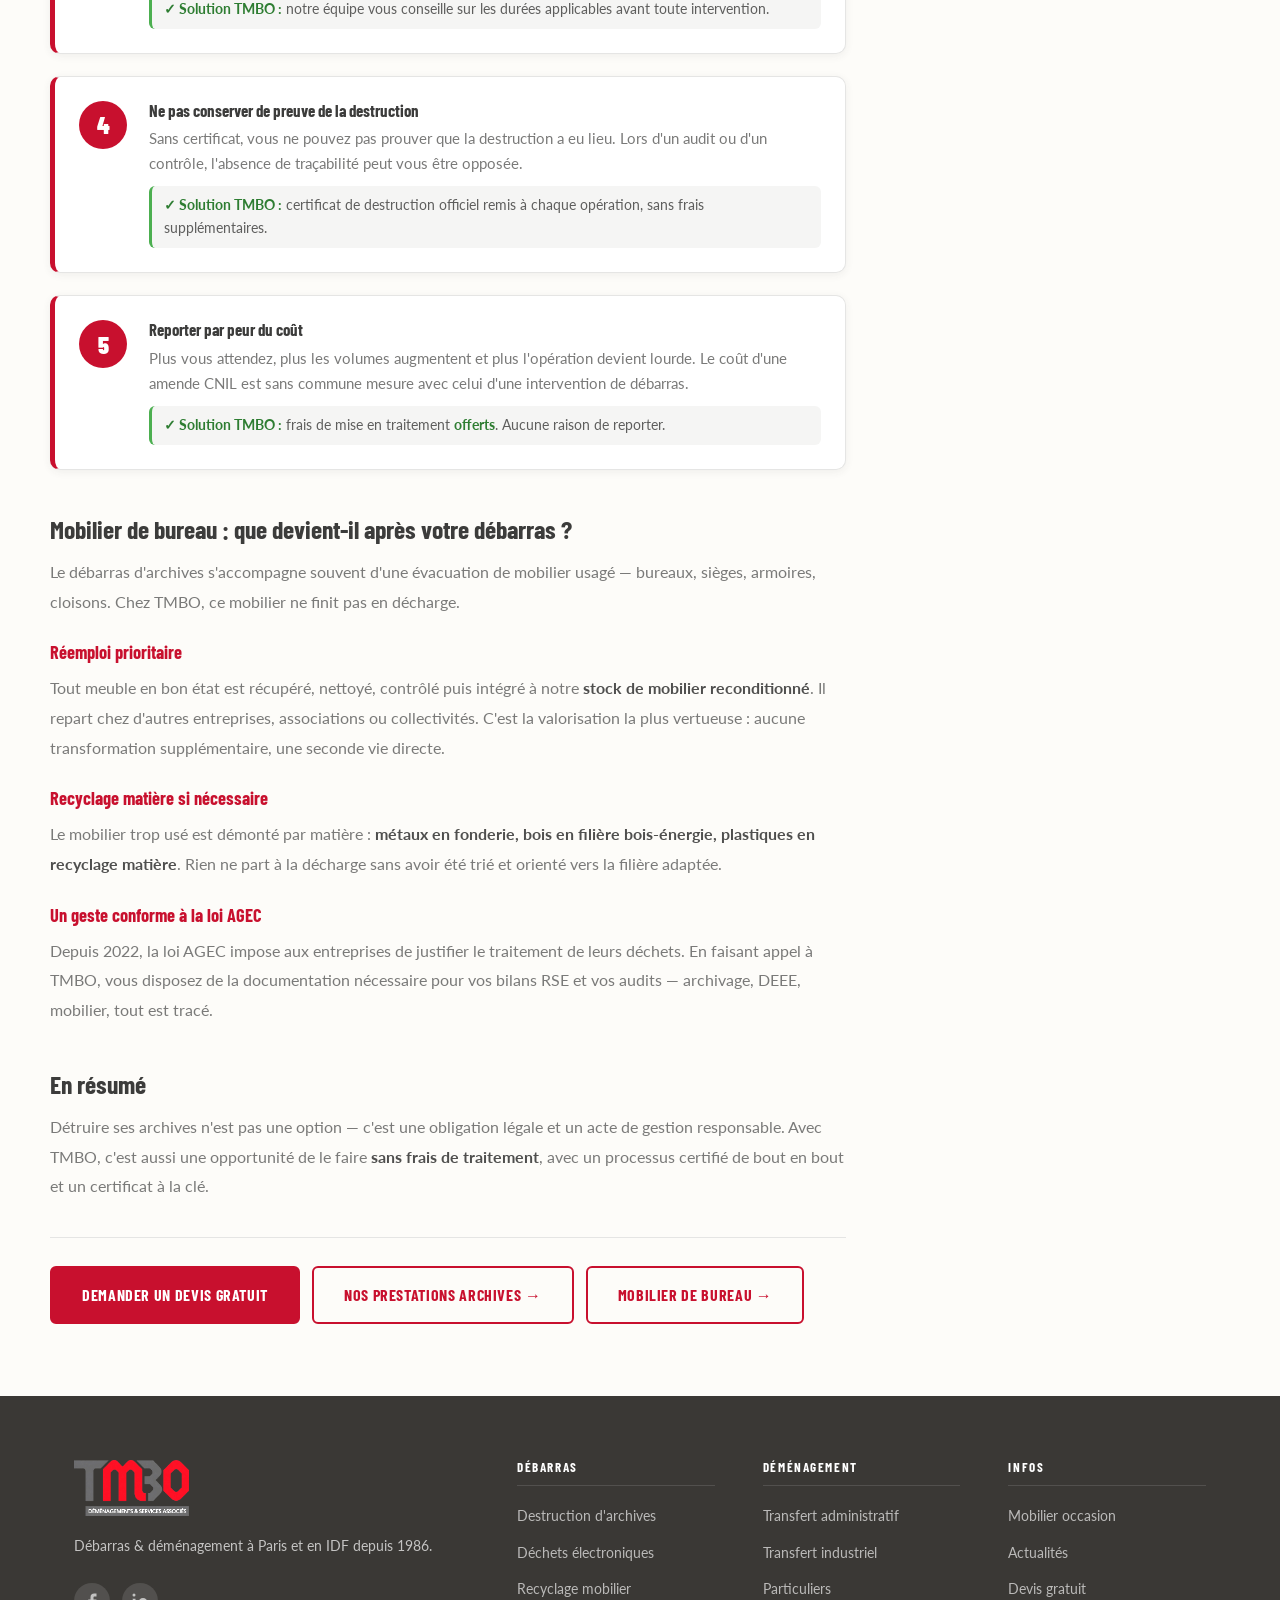
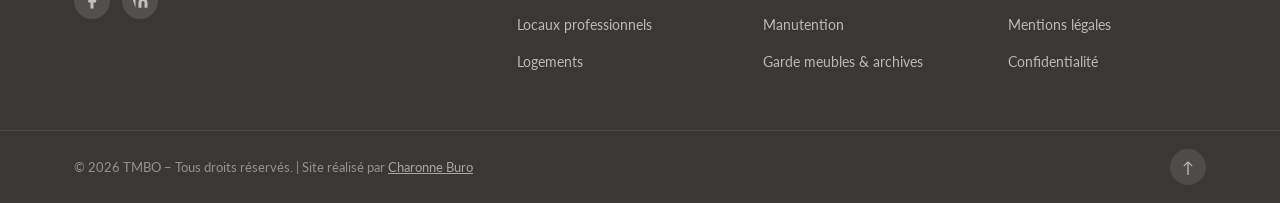
==== commit c1bc27aa: "reduction bandeau gris. rajout image debarras" ====
--- a/style.css
+++ b/style.css
@@ -500,11 +500,27 @@
 /* ===== DEVIS PAGE ===== */
 .page-hero {
   background: #3a3835;
-  padding: 72px 0;
+  padding: 36px 0;
   text-align: center;
 }
-.page-hero h1 { color: var(--white); margin-bottom: 12px; }
-.page-hero p { color: rgba(255,255,255,.65); font-size: 1.05rem; }
+.page-hero.with-bg {
+  position: relative; overflow: hidden;
+  padding: 48px 0;
+}
+.page-hero.with-bg::before {
+  content: '';
+  position: absolute; inset: 0;
+  background: rgba(40,36,34,.72);
+  z-index: 1;
+}
+.page-hero.with-bg img.hero-bg-img {
+  position: absolute; inset: 0;
+  width: 100%; height: 100%; object-fit: cover;
+  z-index: 0;
+}
+.page-hero.with-bg .container { position: relative; z-index: 2; }
+.page-hero h1 { color: var(--white); margin-bottom: 10px; }
+.page-hero p { color: rgba(255,255,255,.75); font-size: 1.05rem; }
 
 .devis-section { padding: 72px 0; }
 .devis-grid { display: grid; grid-template-columns: 1.6fr 1fr; gap: 64px; align-items: start; }
